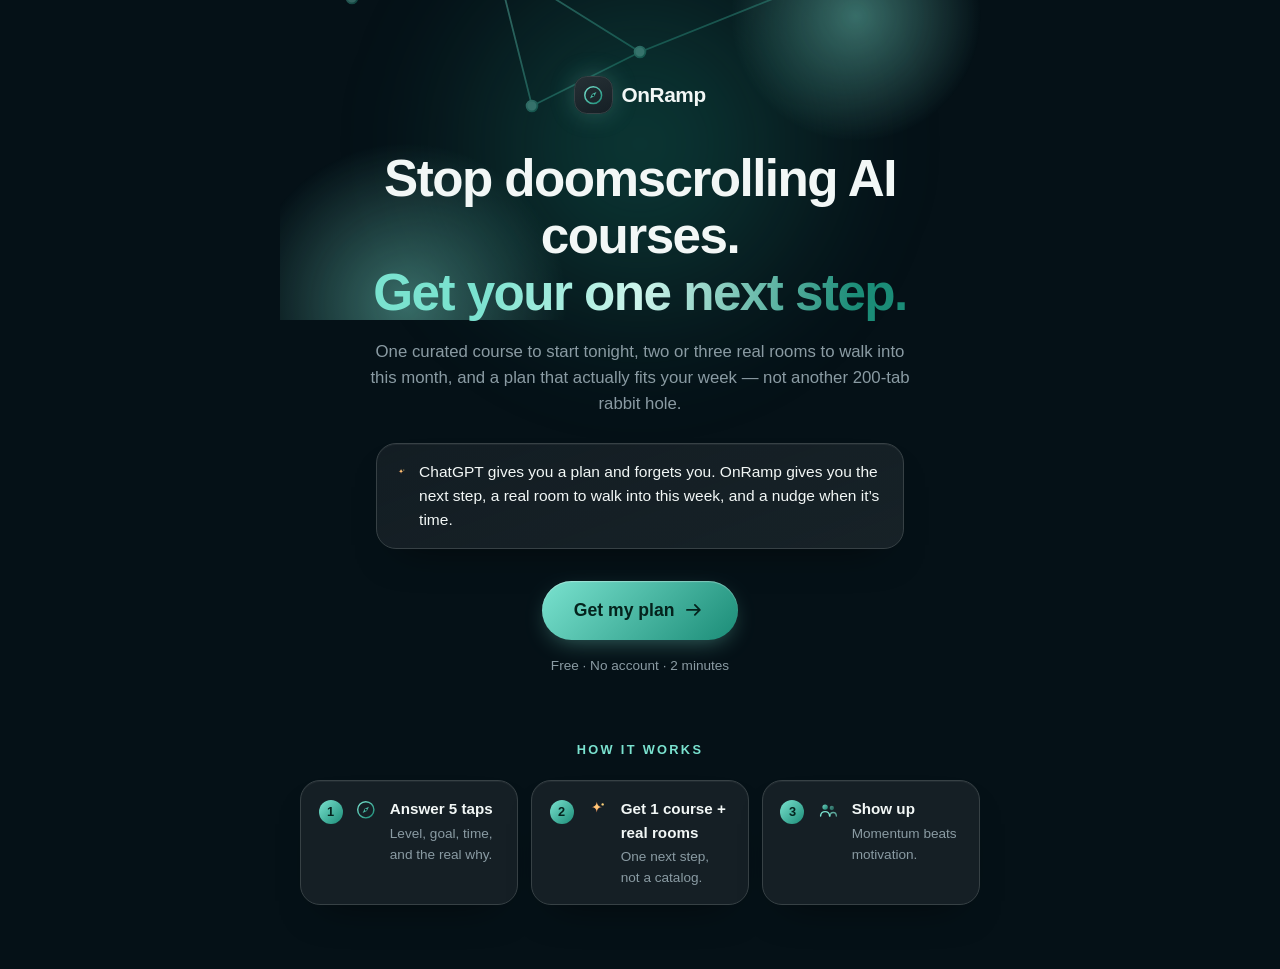
==== index.html @ a66dc623 "UI: landing/intake/plan app, matcher, 144-combo test page, README (ui-build lane) Co-Authored-By: Cl" ====
<!DOCTYPE html>
<html lang="en">
<head>
  <meta charset="utf-8">
  <meta name="viewport" content="width=device-width, initial-scale=1">
  <title>OnRamp — your one next step into AI</title>
  <meta name="description" content="Stop doomscrolling AI courses. One curated course, real rooms to walk into this month, and a plan that fits your week.">
  <meta name="theme-color" content="#051117">
  <link rel="icon" href="data:image/svg+xml,%3Csvg xmlns='http://www.w3.org/2000/svg' viewBox='0 0 24 24'%3E%3Ccircle cx='12' cy='12' r='9' fill='none' stroke='%237AE2CF' stroke-width='2'/%3E%3Cpath d='M15.5 8.5 10.8 10.8 8.5 15.5 13.2 13.2Z' fill='%237AE2CF'/%3E%3C/svg%3E">
  <link rel="stylesheet" href="css/style.css">
</head>
<body>
  <main id="app" aria-live="polite"></main>

  <!-- data lanes (owned by other agents); app.js falls back to inline samples if missing -->
  <script src="data/courses.js"></script>
  <script src="data/events.js"></script>
  <script src="js/matcher.js"></script>
  <script src="js/app.js"></script>
</body>
</html>
---- css/style.css ----
/* OnRamp — style.css
 * Neurovia-inspired dark + mint system, hand-rolled. No frameworks, no CDNs,
 * system font stack. Mobile-first (375px), centered ~480px column, wider landing.
 */

:root {
  --bg: #051117;
  --surface: #151F25;
  --surface-2: #263035;
  --line: #374145;
  --mint: #7AE2CF;
  --teal: #1B8C77;
  --muted: #8A9BA3;
  --text: #F2F7F6;
  --warm: #FF8A5E;      /* the one warm accent — beginner-safe + key highlights */
  --warm-soft: #FFD37A;
  --radius: 1.25rem;
  --radius-sm: 0.75rem;
  --font: -apple-system, BlinkMacSystemFont, "Segoe UI", Roboto, Helvetica, Arial, sans-serif;
  --shadow-card: 0 1px 1px rgba(255,255,255,.06) inset, 0 20px 40px -24px rgba(0,0,0,.6);
  --glow-mint: 0 0 24px rgba(122,226,207,.25);
}

* { box-sizing: border-box; margin: 0; padding: 0; }

html { -webkit-text-size-adjust: 100%; overflow-x: hidden; }

body {
  background: var(--bg);
  color: var(--text);
  font-family: var(--font);
  line-height: 1.55;
  min-height: 100vh;
  overflow-x: hidden;
}

img, svg { max-width: 100%; }
button { font: inherit; color: inherit; background: none; border: none; cursor: pointer; }
a { color: inherit; }
input { font: inherit; }

.ic { width: 1.35em; height: 1.35em; flex-shrink: 0; vertical-align: -0.3em; }

/* ============ layout ============ */
#app { min-height: 100vh; display: flex; flex-direction: column; }

.landing, .intake, .plan {
  width: 100%;
  max-width: 480px;
  margin: 0 auto;
  padding: 1.25rem 1.25rem 4rem;
  position: relative;
}
.landing { max-width: 720px; }

/* screen transition */
@keyframes screenIn {
  from { opacity: 0; transform: translateY(14px); }
  to   { opacity: 1; transform: none; }
}
.screen-enter > section, section.landing, section.intake, section.plan { animation: screenIn .45s cubic-bezier(.22,1,.36,1) both; }

/* ============ buttons ============ */
.btn {
  display: inline-flex; align-items: center; justify-content: center; gap: .5rem;
  padding: .8rem 1.4rem;
  border-radius: 999px;
  font-weight: 650; font-size: 1rem;
  text-decoration: none;
  transition: transform .15s ease, box-shadow .2s ease, background .2s ease, color .2s ease;
  -webkit-tap-highlight-color: transparent;
}
.btn:active { transform: scale(.97); }
.btn-primary {
  background: linear-gradient(135deg, var(--mint), var(--teal));
  color: #04231D;
  box-shadow: 0 1px 1px rgba(255,255,255,.35) inset, 0 8px 24px -8px rgba(122,226,207,.45);
}
.btn-primary:hover { box-shadow: 0 1px 1px rgba(255,255,255,.35) inset, 0 10px 32px -6px rgba(122,226,207,.6); transform: translateY(-1px); }
.btn-primary .ar .ic { transition: transform .2s ease; }
.btn-primary:hover .ar .ic { transform: translateX(3px); }
.btn-lg { padding: 1rem 2rem; font-size: 1.1rem; }
.btn-secondary {
  background: var(--surface-2);
  color: var(--text);
  border: 1px solid var(--line);
}
.btn-secondary:hover { border-color: var(--mint); color: var(--mint); }
.btn-ghost {
  display: inline-flex; align-items: center; gap: .4rem;
  color: var(--muted); padding: .5rem .7rem; border-radius: .6rem;
  transition: color .2s ease, background .2s ease;
}
.btn-ghost:hover { color: var(--text); background: rgba(255,255,255,.06); }

:where(button, a, input):focus-visible {
  outline: 2px solid var(--mint);
  outline-offset: 2px;
  border-radius: .4rem;
}

/* ============ landing ============ */
.hero-glow {
  position: absolute; top: -8rem; left: 50%; transform: translateX(-50%);
  width: 34rem; height: 34rem; border-radius: 50%;
  background: radial-gradient(circle, rgba(27,140,119,.35), transparent 65%);
  filter: blur(40px);
  pointer-events: none;
  z-index: 0;
}
.hero-decor {
  position: absolute; inset: 0 0 auto; height: 320px; width: 100%;
  pointer-events: none; z-index: 0; opacity: .8;
}
@keyframes drift {
  0%, 100% { transform: translate(0,0); }
  50% { transform: translate(0,-12px); }
}
.orb-a { animation: drift 7s ease-in-out infinite; }
.orb-b { animation: drift 9s ease-in-out infinite reverse; }

.hero { position: relative; z-index: 1; padding-top: 3.5rem; text-align: center; }
.brand { display: inline-flex; align-items: center; gap: .55rem; margin-bottom: 2.2rem; }
.brand-mark {
  display: inline-flex; align-items: center; justify-content: center;
  width: 2.4rem; height: 2.4rem; border-radius: .8rem;
  background: linear-gradient(160deg, var(--surface-2), var(--surface));
  border: 1px solid var(--line);
  box-shadow: var(--glow-mint);
}
.brand-ic { width: 1.4rem; height: 1.4rem; }
.brand-name { font-weight: 800; font-size: 1.3rem; letter-spacing: -.02em; }

.hero-title {
  font-size: clamp(2rem, 6.5vw, 3.2rem);
  line-height: 1.12;
  letter-spacing: -.03em;
  font-weight: 800;
  margin-bottom: 1.1rem;
}
.grad {
  background: linear-gradient(100deg, var(--mint) 20%, #cdf5ec 50%, var(--teal) 90%);
  -webkit-background-clip: text; background-clip: text;
  -webkit-text-fill-color: transparent; color: transparent;
}
.hero-sub {
  color: var(--muted);
  max-width: 34rem; margin: 0 auto 1.6rem;
  font-size: 1.05rem;
}

.anti-gpt {
  display: flex; gap: .8rem; align-items: flex-start; text-align: left;
  max-width: 33rem; margin: 0 auto 2rem;
  padding: 1rem 1.2rem;
  background: linear-gradient(160deg, rgba(21,31,37,.9), rgba(38,48,53,.55));
  border: 1px solid var(--line);
  border-radius: var(--radius);
  box-shadow: var(--shadow-card);
  font-size: .97rem;
}
.anti-ic { margin-top: .1rem; }
.anti-gpt p { color: var(--text); }

.footnote { margin-top: .9rem; color: var(--muted); font-size: .85rem; }

.how { position: relative; z-index: 1; margin-top: 4rem; }
.how-title {
  text-align: center; color: var(--mint);
  font-size: .8rem; font-weight: 700; letter-spacing: .18em; text-transform: uppercase;
  margin-bottom: 1.3rem;
}
.how-steps { list-style: none; display: grid; gap: .8rem; }
@media (min-width: 620px) { .how-steps { grid-template-columns: repeat(3, 1fr); } }
.how-step {
  display: flex; gap: .8rem; align-items: flex-start;
  background: var(--surface);
  border: 1px solid var(--line);
  border-radius: var(--radius);
  padding: 1rem 1.1rem;
  box-shadow: var(--shadow-card);
}
.how-n {
  display: inline-flex; align-items: center; justify-content: center; flex-shrink: 0;
  width: 1.5rem; height: 1.5rem; border-radius: 50%;
  background: linear-gradient(135deg, var(--mint), var(--teal));
  color: #04231D; font-size: .8rem; font-weight: 800;
  margin-top: .15rem;
}
.how-ic { flex-shrink: 0; margin-top: .1rem; }
.how-step div { display: flex; flex-direction: column; gap: .1rem; }
.how-step strong { font-size: .95rem; }
.how-step span:not(.how-n):not(.how-ic) { color: var(--muted); font-size: .85rem; }

/* ============ intake ============ */
.intake { padding-top: 1rem; }
.intake-top { display: flex; align-items: center; gap: 1rem; margin-bottom: 2rem; }
.progress-wrap { flex: 1; }
.progress-label { font-size: .8rem; color: var(--muted); margin-bottom: .4rem; font-weight: 600; letter-spacing: .04em; }
.progress-track {
  height: .4rem; border-radius: 999px;
  background: var(--surface-2);
  border: 1px solid var(--line);
  overflow: hidden;
}
.progress-fill {
  height: 100%; border-radius: 999px;
  background: linear-gradient(90deg, var(--teal), var(--mint));
  box-shadow: 0 0 10px rgba(122,226,207,.5);
  transition: width .55s cubic-bezier(.22,1,.36,1);
}

.q-title { font-size: 1.55rem; letter-spacing: -.02em; line-height: 1.2; margin-bottom: .4rem; }
.q-title em { color: var(--mint); font-style: italic; }
.q-sub { color: var(--muted); margin-bottom: 1.6rem; font-size: .95rem; }

.options, .loc { display: flex; flex-direction: column; gap: .75rem; }

@keyframes cardIn {
  from { opacity: 0; transform: translateY(16px) scale(.98); }
  to   { opacity: 1; transform: none; }
}
.option {
  display: flex; align-items: center; gap: .95rem; text-align: left;
  width: 100%;
  padding: 1.05rem 1.1rem;
  background: var(--surface);
  border: 1px solid var(--line);
  border-radius: var(--radius);
  box-shadow: var(--shadow-card);
  transition: border-color .2s ease, background .2s ease, transform .15s ease, box-shadow .2s ease;
  animation: cardIn .45s cubic-bezier(.22,1,.36,1) both;
  animation-delay: var(--d, 0ms);
  -webkit-tap-highlight-color: transparent;
}
.option:hover { border-color: rgba(122,226,207,.55); transform: translateY(-2px); box-shadow: var(--shadow-card), var(--glow-mint); }
.option:active { transform: scale(.985); }
.option.selected {
  border-color: var(--mint);
  background: linear-gradient(160deg, rgba(27,140,119,.22), var(--surface));
  box-shadow: var(--shadow-card), var(--glow-mint);
}
.option-ic {
  display: inline-flex; align-items: center; justify-content: center; flex-shrink: 0;
  width: 2.7rem; height: 2.7rem; border-radius: .9rem;
  background: var(--surface-2);
  border: 1px solid var(--line);
}
.option-ic .ic { width: 1.5rem; height: 1.5rem; }
.option-txt { display: flex; flex-direction: column; gap: .1rem; min-width: 0; }
.option-label { font-weight: 700; font-size: 1.02rem; }
.option-desc { color: var(--muted); font-size: .87rem; }
.option-check {
  margin-left: auto; flex-shrink: 0;
  display: inline-flex; align-items: center; justify-content: center;
  width: 1.5rem; height: 1.5rem; border-radius: 50%;
  background: linear-gradient(135deg, var(--mint), var(--teal));
  opacity: 0; transform: scale(.5);
  transition: opacity .2s ease, transform .25s cubic-bezier(.34,1.56,.64,1);
}
.option-check .ic { width: 1rem; height: 1rem; }
.option.selected .option-check { opacity: 1; transform: scale(1); }

/* location step */
.loc-field {
  display: flex; align-items: center; gap: .75rem;
  padding: .35rem .5rem .35rem 1rem;
  background: var(--surface);
  border: 1px solid var(--line);
  border-radius: var(--radius);
  transition: border-color .2s ease;
  animation: cardIn .45s cubic-bezier(.22,1,.36,1) both;
}
.loc-field:focus-within { border-color: var(--mint); box-shadow: var(--glow-mint); }
.loc-field input {
  flex: 1; min-width: 0;
  background: none; border: none; outline: none;
  color: var(--text);
  padding: .8rem 0;
  font-size: 1rem;
}
.loc-field input::placeholder { color: var(--muted); }
.loc-go { margin-top: .6rem; animation: cardIn .45s .16s cubic-bezier(.22,1,.36,1) both; }

/* ============ plan ============ */
.plan { padding-top: 1rem; }
.plan-head { display: flex; justify-content: space-between; margin-bottom: 1.4rem; }
.plan-title { font-size: 1.7rem; letter-spacing: -.02em; line-height: 1.15; margin-bottom: .5rem; }
.plan-summary { color: var(--muted); font-size: .95rem; margin-bottom: 1.8rem; }

/* ordered spine */
.spine { position: relative; display: flex; flex-direction: column; gap: 1.6rem; padding-left: .2rem; }
.spine::before {
  content: "";
  position: absolute; left: .95rem; top: 2rem; bottom: 2rem;
  width: 2px;
  background: linear-gradient(180deg, var(--mint), var(--teal) 60%, transparent);
  opacity: .35;
}
.spine-events { display: flex; flex-direction: column; gap: .9rem; }

.step-badge {
  position: relative; z-index: 1;
  display: inline-flex; align-items: center; gap: .55rem;
  font-size: .82rem; font-weight: 700; letter-spacing: .06em; text-transform: uppercase;
  color: var(--mint);
  margin-bottom: .9rem;
}
.step-num {
  display: inline-flex; align-items: center; justify-content: center;
  width: 1.6rem; height: 1.6rem; border-radius: 50%;
  background: linear-gradient(135deg, var(--mint), var(--teal));
  color: #04231D; font-weight: 800; font-size: .85rem;
  box-shadow: var(--glow-mint);
}
.step-badge.ghost { margin-bottom: .2rem; }

.card {
  position: relative; z-index: 1;
  background: var(--surface);
  border: 1px solid var(--line);
  border-radius: var(--radius);
  padding: 1.3rem 1.25rem;
  box-shadow: var(--shadow-card);
  animation: cardIn .5s cubic-bezier(.22,1,.36,1) both;
  animation-delay: var(--d, 0ms);
}
.course-card {
  background: linear-gradient(165deg, rgba(27,140,119,.16), var(--surface) 55%);
  border-color: rgba(122,226,207,.35);
}
.card.flash { animation: flashPulse 1.1s ease; }
@keyframes flashPulse {
  0%, 100% { box-shadow: var(--shadow-card); }
  30% { box-shadow: 0 0 0 3px rgba(122,226,207,.55), var(--glow-mint); }
}

.card-head { display: flex; justify-content: space-between; align-items: flex-start; gap: .8rem; margin-bottom: .7rem; }
.card-title { font-size: 1.25rem; line-height: 1.25; letter-spacing: -.01em; }
.card-title.sm { font-size: 1.08rem; }
.provider { color: var(--muted); font-size: .88rem; margin-top: .15rem; }

.badge {
  flex-shrink: 0;
  padding: .25rem .7rem; border-radius: 999px;
  font-size: .75rem; font-weight: 700; letter-spacing: .04em; text-transform: uppercase;
}
.badge-free { background: rgba(122,226,207,.15); color: var(--mint); border: 1px solid rgba(122,226,207,.4); }
.badge-freemium { background: rgba(255,211,122,.12); color: var(--warm-soft); border: 1px solid rgba(255,211,122,.35); }
.badge-paid { background: rgba(255,138,94,.12); color: var(--warm); border: 1px solid rgba(255,138,94,.35); }

.chips { display: flex; flex-wrap: wrap; gap: .5rem; margin-bottom: .9rem; }
.chip {
  display: inline-flex; align-items: center; gap: .35rem;
  padding: .3rem .7rem;
  background: var(--surface-2);
  border: 1px solid var(--line);
  border-radius: 999px;
  font-size: .8rem; color: var(--muted);
}
.chip .ic { width: 1em; height: 1em; }

.why {
  background: rgba(5,17,23,.55);
  border-left: 3px solid var(--mint);
  border-radius: .5rem;
  padding: .75rem .9rem;
  font-size: .93rem;
  margin-bottom: 1rem;
}
.why-tag {
  display: block;
  font-size: .7rem; font-weight: 700; letter-spacing: .1em; text-transform: uppercase;
  color: var(--mint);
  margin-bottom: .25rem;
}

.firststep {
  display: flex; gap: .7rem; align-items: flex-start;
  background: rgba(255,138,94,.08);
  border: 1px solid rgba(255,138,94,.3);
  border-radius: var(--radius-sm);
  padding: .8rem .9rem;
  margin-bottom: 1.1rem;
}
.firststep-ic { margin-top: .1rem; }
.firststep div { display: flex; flex-direction: column; gap: .1rem; }
.firststep-label {
  font-size: .7rem; font-weight: 700; letter-spacing: .1em; text-transform: uppercase;
  color: var(--warm);
}
.firststep-txt { font-size: .95rem; font-weight: 600; }

/* event cards */
.event-top { display: flex; flex-wrap: wrap; gap: .5rem; margin-bottom: .7rem; }
.date-pill {
  display: inline-flex; align-items: center; gap: .4rem;
  padding: .3rem .75rem;
  background: linear-gradient(135deg, rgba(122,226,207,.18), rgba(27,140,119,.14));
  border: 1px solid rgba(122,226,207,.35);
  border-radius: 999px;
  font-size: .82rem; font-weight: 700; color: var(--mint);
}
.date-pill .ic { width: 1.05em; height: 1.05em; }

.safe-tag {
  display: inline-flex; align-items: center; gap: .4rem;
  margin-top: .6rem;
  padding: .3rem .75rem;
  background: rgba(255,138,94,.1);
  border: 1px solid rgba(255,138,94,.4);
  border-radius: 999px;
  font-size: .8rem; font-weight: 700; color: var(--warm);
}
.safe-tag .ic { width: 1.05em; height: 1.05em; }
.safe-note { color: var(--muted); font-size: .85rem; margin: .45rem 0 .2rem; }
.event-card .why { margin-top: .8rem; }

.learn-first {
  display: inline-flex; align-items: center; gap: .45rem;
  color: var(--mint); font-size: .9rem; font-weight: 650;
  padding: .35rem 0;
  margin-bottom: .6rem;
  border-bottom: 1px dashed rgba(122,226,207,.5);
  transition: color .2s ease;
  text-align: left;
}
.learn-first:hover { color: #b9f2e6; }
.learn-first .ic { width: 1.1em; height: 1.1em; }

.event-actions { display: flex; gap: .6rem; margin-top: .5rem; }
.event-actions .btn { flex: 1; padding: .7rem 1rem; font-size: .93rem; }
.save-btn.saved { border-color: var(--mint); color: var(--mint); background: rgba(122,226,207,.1); }

.teaser .teaser-txt { color: var(--muted); font-size: .93rem; margin-top: .6rem; }

/* email fake door */
.email-door { margin-top: 1.8rem; animation-delay: 650ms; }
.email-head { display: flex; gap: .75rem; align-items: flex-start; margin-bottom: .9rem; }
.email-head .ic { width: 1.7rem; height: 1.7rem; margin-top: .15rem; }
.email-head div { display: flex; flex-direction: column; gap: .1rem; }
.email-head strong { font-size: 1.05rem; }
.email-head span { color: var(--muted); font-size: .87rem; }
.email-form { display: flex; gap: .6rem; }
.email-form input {
  flex: 1; min-width: 0;
  background: var(--bg);
  border: 1px solid var(--line);
  border-radius: 999px;
  color: var(--text);
  padding: .75rem 1.1rem;
  outline: none;
  transition: border-color .2s ease;
}
.email-form input:focus { border-color: var(--mint); box-shadow: var(--glow-mint); }
.email-form input::placeholder { color: var(--muted); }
.email-form .btn { padding: .75rem 1.2rem; }
@media (max-width: 420px) {
  .email-form { flex-direction: column; }
}

/* ============ toast ============ */
#toast {
  position: fixed; left: 50%; bottom: 1.5rem;
  transform: translate(-50%, 150%);
  display: flex; align-items: center; gap: .6rem;
  max-width: min(92vw, 26rem);
  background: var(--surface-2);
  border: 1px solid rgba(122,226,207,.5);
  border-radius: 999px;
  padding: .8rem 1.3rem;
  font-size: .93rem; font-weight: 600;
  box-shadow: 0 10px 40px rgba(0,0,0,.55), var(--glow-mint);
  transition: transform .4s cubic-bezier(.22,1,.36,1);
  z-index: 100;
}
#toast.show { transform: translate(-50%, 0); }
.toast-ic .ic, #toast .ic { width: 1.2rem; height: 1.2rem; }

/* ============ reduced motion ============ */
@media (prefers-reduced-motion: reduce) {
  *, *::before, *::after {
    animation-duration: .01ms !important;
    animation-iteration-count: 1 !important;
    transition-duration: .01ms !important;
  }
  html { scroll-behavior: auto; }
}
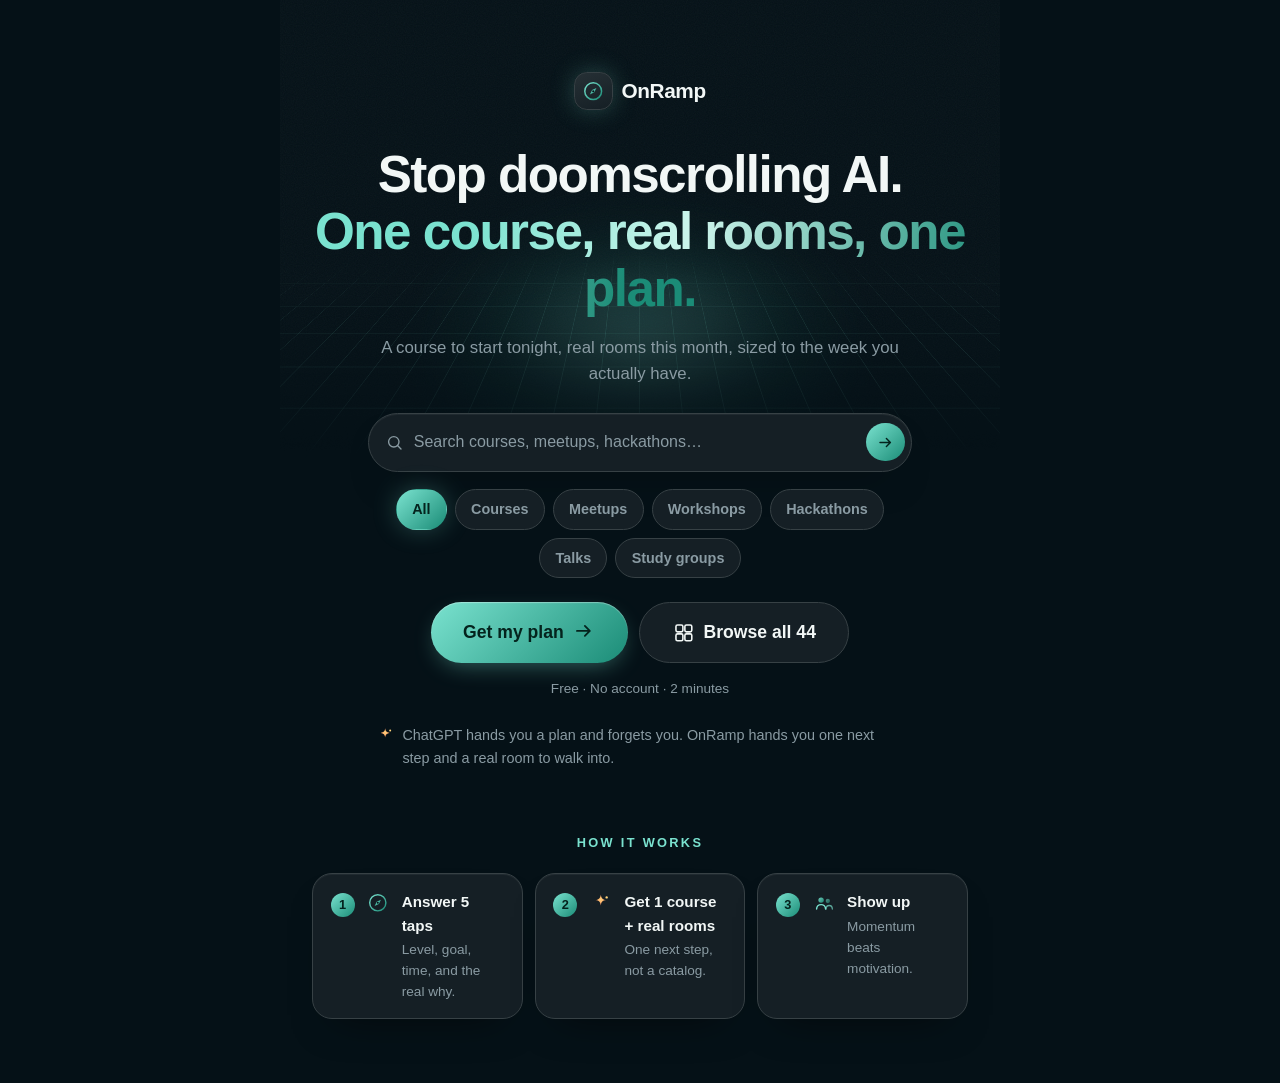
==== commit cc97afde: "Merge branch 'worktree-agent-adad76d5bf6435c09' # Conflicts: #	js/app.js" ====
--- a/index.html
+++ b/index.html
@@ -4,7 +4,7 @@
   <meta charset="utf-8">
   <meta name="viewport" content="width=device-width, initial-scale=1">
   <title>OnRamp — your one next step into AI</title>
-  <meta name="description" content="Stop doomscrolling AI courses. One curated course, real rooms to walk into this month, and a plan that fits your week.">
+  <meta name="description" content="Stop doomscrolling AI. Get one course, two or three real rooms to walk into this month, and a plan sized to the week you actually have.">
   <meta name="theme-color" content="#051117">
   <link rel="icon" href="data:image/svg+xml,%3Csvg xmlns='http://www.w3.org/2000/svg' viewBox='0 0 24 24'%3E%3Ccircle cx='12' cy='12' r='9' fill='none' stroke='%237AE2CF' stroke-width='2'/%3E%3Cpath d='M15.5 8.5 10.8 10.8 8.5 15.5 13.2 13.2Z' fill='%237AE2CF'/%3E%3C/svg%3E">
   <link rel="stylesheet" href="css/style.css">
--- a/css/style.css
+++ b/css/style.css
@@ -14,24 +14,64 @@
   --text: #F2F7F6;
   --warm: #FF8A5E;      /* the one warm accent — beginner-safe + key highlights */
   --warm-soft: #FFD37A;
+  --font: -apple-system, BlinkMacSystemFont, "Segoe UI", Roboto, Helvetica, Arial, sans-serif;
+
+  /* ---- spacing scale (4/8pt) — use these for structural rhythm ---- */
+  --space-1: 0.25rem;   /* 4  */
+  --space-2: 0.5rem;    /* 8  */
+  --space-3: 0.75rem;   /* 12 */
+  --space-4: 1rem;      /* 16 */
+  --space-5: 1.5rem;    /* 24 */
+  --space-6: 2rem;      /* 32 */
+  --space-7: 3rem;      /* 48 */
+  --space-8: 4rem;      /* 64 */
+  --space-9: 6rem;      /* 96 */
+
+  /* ---- container widths per screen intent ---- */
+  --container-narrow: 480px;   /* focused single column: intake + plan on mobile/tablet */
+  --container-wide: 720px;     /* landing marketing column */
+  --container-max: 1120px;     /* plan expands to this at ≥1024px (multi-column) */
+
+  /* ---- fluid type scale (clamp: min @375, max @1440+) ---- */
+  --text-xs: 0.8rem;
+  --text-sm: 0.875rem;
+  --text-base: 1rem;
+  --text-lg: clamp(1.08rem, 0.9rem + 0.6vw, 1.25rem);
+  --text-xl: clamp(1.3rem, 1.05rem + 1vw, 1.7rem);
+  --text-2xl: clamp(1.55rem, 1.2rem + 1.4vw, 2rem);
+  --text-3xl: clamp(2rem, 1.3rem + 3vw, 3.2rem);
+
+  /* ---- radius + border tokens ---- */
   --radius: 1.25rem;
   --radius-sm: 0.75rem;
-  --font: -apple-system, BlinkMacSystemFont, "Segoe UI", Roboto, Helvetica, Arial, sans-serif;
+  --radius-pill: 999px;
+  --border-w: 1px;
+  --border: var(--border-w) solid var(--line);
+
+  /* ---- named z-index levels ---- */
+  --z-decor: 0;      /* background glow/orbs */
+  --z-content: 1;    /* foreground content above decor */
+  --z-toast: 100;    /* transient overlays */
+
   --shadow-card: 0 1px 1px rgba(255,255,255,.06) inset, 0 20px 40px -24px rgba(0,0,0,.6);
   --glow-mint: 0 0 24px rgba(122,226,207,.25);
+  /* named easings — no default `ease`, no bounce on UI state changes */
+  --ease-out: cubic-bezier(.22, 1, .36, 1);        /* enter/exit, position — strong ease-out */
+  --ease-in-out: cubic-bezier(.77, 0, .175, 1);    /* on-screen movement */
+  --ease-spring: cubic-bezier(.34, 1.56, .64, 1);  /* select confirmation only */
 }
 
 * { box-sizing: border-box; margin: 0; padding: 0; }
 
-html { -webkit-text-size-adjust: 100%; overflow-x: hidden; }
+html { -webkit-text-size-adjust: 100%; overflow-x: clip; }
 
 body {
   background: var(--bg);
   color: var(--text);
   font-family: var(--font);
   line-height: 1.55;
-  min-height: 100vh;
-  overflow-x: hidden;
+  min-height: 100dvh;
+  overflow-x: clip;
 }
 
 img, svg { max-width: 100%; }
@@ -42,35 +82,51 @@
 .ic { width: 1.35em; height: 1.35em; flex-shrink: 0; vertical-align: -0.3em; }
 
 /* ============ layout ============ */
-#app { min-height: 100vh; display: flex; flex-direction: column; }
-
-.landing, .intake, .plan {
+#app { min-height: 100dvh; display: flex; flex-direction: column; }
+
+/* Containers: mobile-first focused column, gutters scale up with viewport.
+   Intake stays a narrow single column (focus). Landing + plan widen at ≥1024px. */
+.landing, .intake, .plan, .browse {
   width: 100%;
-  max-width: 480px;
+  max-width: var(--container-narrow);
   margin: 0 auto;
-  padding: 1.25rem 1.25rem 4rem;
+  padding: var(--space-5) var(--space-5) var(--space-8);
   position: relative;
 }
-.landing { max-width: 720px; }
-
-/* screen transition */
+.landing { max-width: var(--container-wide); }
+.browse { max-width: 640px; }
+
+@media (min-width: 768px) {
+  .landing, .intake, .plan, .browse { padding-left: var(--space-6); padding-right: var(--space-6); }
+}
+/* ≥1024px: the plan is content-dense (course + rooms + next) — give it room and columns.
+   Intake stays narrow on purpose: one question at a time reads best focused. */
+@media (min-width: 1024px) {
+  .plan { max-width: var(--container-max); }
+  .browse { max-width: 760px; }
+}
+
+/* screen transition — the single orchestrator; cards cascade *within* this */
 @keyframes screenIn {
-  from { opacity: 0; transform: translateY(14px); }
-  to   { opacity: 1; transform: none; }
-}
-.screen-enter > section, section.landing, section.intake, section.plan { animation: screenIn .45s cubic-bezier(.22,1,.36,1) both; }
+  from { opacity: 0; transform: translateY(16px); filter: blur(6px); }
+  to   { opacity: 1; transform: none;             filter: blur(0); }
+}
+.screen-enter > section, section.landing, section.intake, section.plan { animation: screenIn .5s var(--ease-out) both; }
 
 /* ============ buttons ============ */
 .btn {
-  display: inline-flex; align-items: center; justify-content: center; gap: .5rem;
+  display: inline-flex; align-items: center; justify-content: center; gap: var(--space-2);
+  min-height: 44px;               /* touch target */
   padding: .8rem 1.4rem;
-  border-radius: 999px;
-  font-weight: 650; font-size: 1rem;
+  border-radius: var(--radius-pill);
+  font-weight: 650; font-size: var(--text-base);
+  white-space: nowrap;            /* short labels never wrap to two lines */
   text-decoration: none;
-  transition: transform .15s ease, box-shadow .2s ease, background .2s ease, color .2s ease;
+  transition: transform .15s var(--ease-out), box-shadow .2s ease, background .2s ease, color .2s ease;
   -webkit-tap-highlight-color: transparent;
 }
 .btn:active { transform: scale(.97); }
+.btn-primary:active { transform: scale(.97) translateY(1px); }
 .btn-primary {
   background: linear-gradient(135deg, var(--mint), var(--teal));
   color: #04231D;
@@ -83,12 +139,14 @@
 .btn-secondary {
   background: var(--surface-2);
   color: var(--text);
-  border: 1px solid var(--line);
+  border: var(--border);
 }
 .btn-secondary:hover { border-color: var(--mint); color: var(--mint); }
 .btn-ghost {
   display: inline-flex; align-items: center; gap: .4rem;
-  color: var(--muted); padding: .5rem .7rem; border-radius: .6rem;
+  min-height: 44px;               /* touch target */
+  color: var(--muted); padding: var(--space-2) var(--space-3); border-radius: var(--radius-sm);
+  white-space: nowrap;
   transition: color .2s ease, background .2s ease;
 }
 .btn-ghost:hover { color: var(--text); background: rgba(255,255,255,.06); }
@@ -100,43 +158,77 @@
 }
 
 /* ============ landing ============ */
-.hero-glow {
-  position: absolute; top: -8rem; left: 50%; transform: translateX(-50%);
-  width: 34rem; height: 34rem; border-radius: 50%;
-  background: radial-gradient(circle, rgba(27,140,119,.35), transparent 65%);
-  filter: blur(40px);
-  pointer-events: none;
-  z-index: 0;
-}
-.hero-decor {
-  position: absolute; inset: 0 0 auto; height: 320px; width: 100%;
-  pointer-events: none; z-index: 0; opacity: .8;
-}
-@keyframes drift {
-  0%, 100% { transform: translate(0,0); }
-  50% { transform: translate(0,-12px); }
-}
-.orb-a { animation: drift 7s ease-in-out infinite; }
-.orb-b { animation: drift 9s ease-in-out infinite reverse; }
-
-.hero { position: relative; z-index: 1; padding-top: 3.5rem; text-align: center; }
+/* Signature background: a 3D perspective "on-ramp" — a road/horizon receding
+ * to a mint vanishing point, with fine grain. Parallax on pointer (JS sets
+ * --px/--py). Transform/opacity only; the grid is a *static* 3D backdrop so it
+ * survives reduced-motion (only the horizon breathe + grain are motion). */
+.ramp {
+  position: absolute; inset: 0 0 auto; height: 460px; width: 100%;
+  pointer-events: none; z-index: 0; overflow: hidden;
+  --px: 0; --py: 0;
+  -webkit-mask-image: linear-gradient(to bottom, #000 62%, transparent);
+  mask-image: linear-gradient(to bottom, #000 62%, transparent);
+}
+/* horizon glow at the vanishing point — replaces the old blurred orb */
+.ramp-sky {
+  position: absolute; top: 30%; left: 50%;
+  width: 40rem; height: 26rem;
+  background: radial-gradient(50% 50% at 50% 50%, rgba(122,226,207,.30), rgba(27,140,119,.10) 45%, transparent 70%);
+  filter: blur(18px);
+  transform: translate3d(calc(-50% + var(--px) * -22px), calc(var(--py) * -12px), 0);
+  animation: horizonBreathe 6s var(--ease-in-out) infinite;
+}
+@keyframes horizonBreathe {
+  0%, 100% { opacity: .7; }
+  50%      { opacity: 1; }
+}
+/* the receding floor grid — the on-ramp itself */
+.ramp-floor {
+  position: absolute; left: 50%; bottom: 0;
+  width: 200%; height: 340px;
+  transform: translateX(-50%);
+  perspective: 340px;
+  perspective-origin: 50% 0%;
+}
+.ramp-grid {
+  position: absolute; inset: -60% 0 0;
+  background:
+    repeating-linear-gradient(90deg, transparent 0 47px, rgba(122,226,207,.16) 47px 48px),
+    repeating-linear-gradient(0deg,  transparent 0 47px, rgba(122,226,207,.13) 47px 48px);
+  transform-origin: 50% 100%;
+  transform: translate3d(calc(var(--px) * 16px), 0, 0) rotateX(74deg) rotateY(calc(var(--px) * 2deg));
+  transition: transform .4s var(--ease-out);
+  -webkit-mask-image: radial-gradient(120% 78% at 50% 100%, #000 34%, transparent 76%);
+  mask-image: radial-gradient(120% 78% at 50% 100%, #000 34%, transparent 76%);
+}
+.ramp-sky, .ramp-floor { transition: transform .4s var(--ease-out); }
+/* fine grain — SVG turbulence, no external asset */
+.ramp-grain {
+  position: absolute; inset: 0;
+  background-image: url("data:image/svg+xml,%3Csvg xmlns='http://www.w3.org/2000/svg' width='120' height='120'%3E%3Cfilter id='n'%3E%3CfeTurbulence type='fractalNoise' baseFrequency='.9' numOctaves='2' stitchTiles='stitch'/%3E%3C/filter%3E%3Crect width='100%25' height='100%25' filter='url(%23n)'/%3E%3C/svg%3E");
+  opacity: .05; mix-blend-mode: overlay;
+}
+
+.hero { position: relative; z-index: var(--z-content); padding-top: var(--space-7); text-align: center; }
 .brand { display: inline-flex; align-items: center; gap: .55rem; margin-bottom: 2.2rem; }
 .brand-mark {
   display: inline-flex; align-items: center; justify-content: center;
   width: 2.4rem; height: 2.4rem; border-radius: .8rem;
   background: linear-gradient(160deg, var(--surface-2), var(--surface));
-  border: 1px solid var(--line);
+  border: var(--border);
   box-shadow: var(--glow-mint);
 }
 .brand-ic { width: 1.4rem; height: 1.4rem; }
 .brand-name { font-weight: 800; font-size: 1.3rem; letter-spacing: -.02em; }
 
 .hero-title {
-  font-size: clamp(2rem, 6.5vw, 3.2rem);
+  font-size: var(--text-3xl);
   line-height: 1.12;
   letter-spacing: -.03em;
   font-weight: 800;
   margin-bottom: 1.1rem;
+  text-wrap: balance;
+  overflow-wrap: break-word;      /* long words never overflow at 320px */
 }
 .grad {
   background: linear-gradient(100deg, var(--mint) 20%, #cdf5ec 50%, var(--teal) 90%);
@@ -149,33 +241,139 @@
   font-size: 1.05rem;
 }
 
-.anti-gpt {
-  display: flex; gap: .8rem; align-items: flex-start; text-align: left;
-  max-width: 33rem; margin: 0 auto 2rem;
-  padding: 1rem 1.2rem;
-  background: linear-gradient(160deg, rgba(21,31,37,.9), rgba(38,48,53,.55));
-  border: 1px solid var(--line);
-  border-radius: var(--radius);
+/* search bar (landing + browse) */
+.search-bar {
+  display: flex; align-items: center; gap: .6rem;
+  max-width: 34rem; margin: 0 auto 1.1rem;
+  padding: .3rem .4rem .3rem 1rem;
+  background: var(--surface);
+  border: var(--border);
+  border-radius: var(--radius-pill);
   box-shadow: var(--shadow-card);
-  font-size: .97rem;
-}
-.anti-ic { margin-top: .1rem; }
-.anti-gpt p { color: var(--text); }
+  transition: border-color .2s ease, box-shadow .2s ease;
+}
+.search-bar:focus-within { border-color: var(--mint); box-shadow: var(--glow-mint); }
+.search-ic { color: var(--muted); display: inline-flex; flex-shrink: 0; }
+.search-ic .ic { width: 1.2rem; height: 1.2rem; }
+.search-bar input {
+  flex: 1; min-width: 0;
+  background: none; border: none; outline: none;
+  color: var(--text); padding: .7rem 0; font-size: 1rem;
+}
+.search-bar input::placeholder { color: var(--muted); }
+.search-bar input::-webkit-search-cancel-button { -webkit-appearance: none; appearance: none; }
+.search-go {
+  flex-shrink: 0; display: inline-flex; align-items: center; justify-content: center;
+  width: 2.4rem; height: 2.4rem; border-radius: 50%;
+  background: linear-gradient(135deg, var(--mint), var(--teal)); color: #04231D;
+  transition: transform .15s ease, box-shadow .2s ease;
+}
+.search-go:hover { box-shadow: var(--glow-mint); }
+.search-go:active { transform: scale(.94); }
+.search-go .ic { width: 1.2rem; height: 1.2rem; }
+
+/* segmented focus filter — "what are you looking for" */
+.focus-row {
+  display: flex; flex-wrap: wrap; gap: .5rem; justify-content: center;
+  max-width: 34rem; margin: 0 auto 1.5rem;
+}
+.focus-chip {
+  padding: .5rem .95rem; border-radius: 999px;
+  background: var(--surface); border: 1px solid var(--line);
+  color: var(--muted); font-size: .9rem; font-weight: 600;
+  transition: color .2s ease, border-color .2s ease, background .2s ease, transform .12s ease, box-shadow .2s ease;
+  -webkit-tap-highlight-color: transparent;
+}
+.focus-chip:hover { color: var(--text); border-color: rgba(122,226,207,.5); }
+.focus-chip:active { transform: scale(.96); }
+.focus-chip.selected {
+  color: #04231D; font-weight: 700;
+  background: linear-gradient(135deg, var(--mint), var(--teal));
+  border-color: transparent;
+  box-shadow: var(--glow-mint);
+}
+
+.hero-cta { display: flex; flex-wrap: wrap; gap: .7rem; justify-content: center; }
+.hero-cta .btn-secondary { background: var(--surface); }
+@media (max-width: 460px) { .hero-cta { flex-direction: column; align-items: stretch; } }
 
 .footnote { margin-top: .9rem; color: var(--muted); font-size: .85rem; }
 
-.how { position: relative; z-index: 1; margin-top: 4rem; }
+.anti-line {
+  display: flex; align-items: flex-start; gap: .5rem;
+  max-width: 33rem; margin: 1.6rem auto 0; text-align: left;
+  color: var(--muted); font-size: .9rem;
+}
+.anti-line .anti-ic { flex-shrink: 0; display: inline-flex; }
+.anti-line .anti-ic .ic { width: 1.15rem; height: 1.15rem; margin-top: .12rem; }
+
+/* ============ browse / explore ============ */
+.browse { padding-top: 1rem; }
+.browse-top { display: flex; justify-content: space-between; align-items: center; margin-bottom: 1.3rem; }
+.browse-plan { padding: .6rem 1.1rem; font-size: .92rem; }
+.browse-title { font-size: 1.7rem; letter-spacing: -.02em; line-height: 1.15; margin-bottom: .35rem; }
+.browse-sub { color: var(--muted); font-size: .95rem; margin-bottom: 1.3rem; max-width: 42rem; }
+.browse .search-bar { max-width: none; margin-left: 0; margin-right: 0; }
+.browse-focus {
+  justify-content: flex-start; flex-wrap: nowrap; max-width: none;
+  overflow-x: auto; padding-bottom: .35rem; margin-bottom: 1.1rem;
+  -webkit-overflow-scrolling: touch; scrollbar-width: thin;
+}
+.browse-focus .focus-chip { flex-shrink: 0; }
+.browse-count { color: var(--muted); font-size: .85rem; font-weight: 600; margin: 0 0 1rem; }
+.browse-list { list-style: none; display: flex; flex-direction: column; gap: .7rem; }
+
+.row-card {
+  display: flex; align-items: center; gap: 1rem;
+  background: var(--surface); border: 1px solid var(--line);
+  border-radius: var(--radius); padding: 1rem 1.1rem;
+  box-shadow: var(--shadow-card);
+  animation: cardIn .4s cubic-bezier(.22,1,.36,1) both; animation-delay: var(--d, 0ms);
+  transition: border-color .2s ease, transform .15s ease;
+}
+.row-card:hover { border-color: rgba(122,226,207,.4); transform: translateY(-1px); }
+.row-main { flex: 1; min-width: 0; }
+.row-head { display: flex; align-items: center; flex-wrap: wrap; gap: .45rem; margin-bottom: .45rem; }
+.row-title { font-size: 1.05rem; line-height: 1.25; letter-spacing: -.01em; }
+.row-card .provider { margin: .1rem 0 .55rem; }
+.row-card .chips { margin-bottom: 0; }
+.row-go { flex-shrink: 0; padding: .55rem 1rem; font-size: .9rem; }
+.row-go .ar .ic { width: 1em; height: 1em; }
+
+.row-kind {
+  display: inline-flex; align-items: center;
+  padding: .22rem .6rem; border-radius: 999px;
+  font-size: .7rem; font-weight: 700; letter-spacing: .05em; text-transform: uppercase;
+  background: var(--surface-2); border: 1px solid var(--line); color: var(--muted);
+}
+.row-kind.kind-course { color: var(--mint); border-color: rgba(122,226,207,.4); background: rgba(122,226,207,.1); }
+.row-kind.kind-hackathon { color: var(--warm); border-color: rgba(255,138,94,.4); background: rgba(255,138,94,.1); }
+.chip-safe { color: var(--warm); border-color: rgba(255,138,94,.4); background: rgba(255,138,94,.08); }
+
+.browse-empty {
+  display: flex; flex-direction: column; align-items: center; gap: .9rem; text-align: center;
+  padding: 3rem 1.5rem; color: var(--muted);
+}
+.browse-empty .ic { width: 2.4rem; height: 2.4rem; opacity: .7; }
+
+@media (max-width: 460px) {
+  .row-card { flex-direction: column; align-items: stretch; }
+  .row-go { width: 100%; }
+  .browse-top .browse-plan { padding: .55rem .9rem; }
+}
+
+.how { position: relative; z-index: var(--z-content); margin-top: var(--space-8); }
 .how-title {
   text-align: center; color: var(--mint);
   font-size: .8rem; font-weight: 700; letter-spacing: .18em; text-transform: uppercase;
   margin-bottom: 1.3rem;
 }
-.how-steps { list-style: none; display: grid; gap: .8rem; }
-@media (min-width: 620px) { .how-steps { grid-template-columns: repeat(3, 1fr); } }
+.how-steps { list-style: none; display: grid; gap: var(--space-3); }
+@media (min-width: 620px) { .how-steps { grid-template-columns: repeat(3, minmax(0, 1fr)); } }
 .how-step {
   display: flex; gap: .8rem; align-items: flex-start;
   background: var(--surface);
-  border: 1px solid var(--line);
+  border: var(--border);
   border-radius: var(--radius);
   padding: 1rem 1.1rem;
   box-shadow: var(--shadow-card);
@@ -193,48 +391,65 @@
 .how-step span:not(.how-n):not(.how-ic) { color: var(--muted); font-size: .85rem; }
 
 /* ============ intake ============ */
-.intake { padding-top: 1rem; }
-.intake-top { display: flex; align-items: center; gap: 1rem; margin-bottom: 2rem; }
+.intake { padding-top: var(--space-4); }
+.intake-top { display: flex; align-items: center; gap: var(--space-4); margin-bottom: var(--space-6); }
 .progress-wrap { flex: 1; }
 .progress-label { font-size: .8rem; color: var(--muted); margin-bottom: .4rem; font-weight: 600; letter-spacing: .04em; }
 .progress-track {
-  height: .4rem; border-radius: 999px;
+  height: .4rem; border-radius: var(--radius-pill);
   background: var(--surface-2);
-  border: 1px solid var(--line);
+  border: var(--border);
   overflow: hidden;
 }
 .progress-fill {
-  height: 100%; border-radius: 999px;
+  position: relative; overflow: hidden;
+  height: 100%; border-radius: var(--radius-pill);
   background: linear-gradient(90deg, var(--teal), var(--mint));
   box-shadow: 0 0 10px rgba(122,226,207,.5);
-  transition: width .55s cubic-bezier(.22,1,.36,1);
-}
-
-.q-title { font-size: 1.55rem; letter-spacing: -.02em; line-height: 1.2; margin-bottom: .4rem; }
+  transition: width .55s var(--ease-out);
+}
+/* glow that travels along the fill */
+.progress-fill::after {
+  content: ""; position: absolute; inset: 0;
+  background: linear-gradient(90deg, transparent, rgba(255,255,255,.55), transparent);
+  transform: translateX(-100%);
+  animation: progressSheen 2.4s var(--ease-in-out) infinite;
+}
+@keyframes progressSheen {
+  0%       { transform: translateX(-100%); }
+  55%, 100%{ transform: translateX(240%); }
+}
+
+.q-title { font-size: var(--text-2xl); letter-spacing: -.02em; line-height: 1.2; margin-bottom: .4rem; text-wrap: balance; overflow-wrap: break-word; }
 .q-title em { color: var(--mint); font-style: italic; }
 .q-sub { color: var(--muted); margin-bottom: 1.6rem; font-size: .95rem; }
 
 .options, .loc { display: flex; flex-direction: column; gap: .75rem; }
 
+/* cascade entrance — opacity + gentle rise. fill:backwards so the resting
+ * transform (pointer tilt, driven by --rx/--ry/--tz) owns `transform` after. */
 @keyframes cardIn {
-  from { opacity: 0; transform: translateY(16px) scale(.98); }
-  to   { opacity: 1; transform: none; }
+  from { opacity: 0; transform: translateY(16px); }
+  to   { opacity: 1; transform: translateY(0); }
 }
 .option {
   display: flex; align-items: center; gap: .95rem; text-align: left;
   width: 100%;
   padding: 1.05rem 1.1rem;
   background: var(--surface);
-  border: 1px solid var(--line);
+  border: var(--border);
   border-radius: var(--radius);
   box-shadow: var(--shadow-card);
-  transition: border-color .2s ease, background .2s ease, transform .15s ease, box-shadow .2s ease;
-  animation: cardIn .45s cubic-bezier(.22,1,.36,1) both;
+  transform: perspective(900px) rotateX(var(--rx, 0deg)) rotateY(var(--ry, 0deg)) translateZ(var(--tz, 0px));
+  transition: transform .2s var(--ease-out), border-color .2s ease, background .2s ease, box-shadow .25s ease;
+  animation: cardIn .45s var(--ease-out) backwards;
   animation-delay: var(--d, 0ms);
   -webkit-tap-highlight-color: transparent;
 }
-.option:hover { border-color: rgba(122,226,207,.55); transform: translateY(-2px); box-shadow: var(--shadow-card), var(--glow-mint); }
-.option:active { transform: scale(.985); }
+@media (hover: hover) and (pointer: fine) {
+  .option:hover { --tz: 8px; border-color: rgba(122,226,207,.55); box-shadow: var(--shadow-card), var(--glow-mint); }
+}
+.option:active { --tz: -2px; }
 .option.selected {
   border-color: var(--mint);
   background: linear-gradient(160deg, rgba(27,140,119,.22), var(--surface));
@@ -244,7 +459,7 @@
   display: inline-flex; align-items: center; justify-content: center; flex-shrink: 0;
   width: 2.7rem; height: 2.7rem; border-radius: .9rem;
   background: var(--surface-2);
-  border: 1px solid var(--line);
+  border: var(--border);
 }
 .option-ic .ic { width: 1.5rem; height: 1.5rem; }
 .option-txt { display: flex; flex-direction: column; gap: .1rem; min-width: 0; }
@@ -256,7 +471,7 @@
   width: 1.5rem; height: 1.5rem; border-radius: 50%;
   background: linear-gradient(135deg, var(--mint), var(--teal));
   opacity: 0; transform: scale(.5);
-  transition: opacity .2s ease, transform .25s cubic-bezier(.34,1.56,.64,1);
+  transition: opacity .2s ease, transform .25s var(--ease-spring);
 }
 .option-check .ic { width: 1rem; height: 1rem; }
 .option.selected .option-check { opacity: 1; transform: scale(1); }
@@ -266,10 +481,10 @@
   display: flex; align-items: center; gap: .75rem;
   padding: .35rem .5rem .35rem 1rem;
   background: var(--surface);
-  border: 1px solid var(--line);
+  border: var(--border);
   border-radius: var(--radius);
   transition: border-color .2s ease;
-  animation: cardIn .45s cubic-bezier(.22,1,.36,1) both;
+  animation: cardIn .45s var(--ease-out) backwards;
 }
 .loc-field:focus-within { border-color: var(--mint); box-shadow: var(--glow-mint); }
 .loc-field input {
@@ -280,16 +495,16 @@
   font-size: 1rem;
 }
 .loc-field input::placeholder { color: var(--muted); }
-.loc-go { margin-top: .6rem; animation: cardIn .45s .16s cubic-bezier(.22,1,.36,1) both; }
+.loc-go { margin-top: .6rem; animation: cardIn .45s .16s var(--ease-out) backwards; }
 
 /* ============ plan ============ */
-.plan { padding-top: 1rem; }
-.plan-head { display: flex; justify-content: space-between; margin-bottom: 1.4rem; }
-.plan-title { font-size: 1.7rem; letter-spacing: -.02em; line-height: 1.15; margin-bottom: .5rem; }
+.plan { padding-top: var(--space-4); }
+.plan-head { display: flex; justify-content: space-between; align-items: center; margin-bottom: 1.4rem; }
+.plan-title { font-size: var(--text-xl); letter-spacing: -.02em; line-height: 1.15; margin-bottom: .5rem; text-wrap: balance; overflow-wrap: break-word; }
 .plan-summary { color: var(--muted); font-size: .95rem; margin-bottom: 1.8rem; }
 
 /* ordered spine */
-.spine { position: relative; display: flex; flex-direction: column; gap: 1.6rem; padding-left: .2rem; }
+.spine { position: relative; display: flex; flex-direction: column; gap: var(--space-5); padding-left: .2rem; }
 .spine::before {
   content: "";
   position: absolute; left: .95rem; top: 2rem; bottom: 2rem;
@@ -298,9 +513,21 @@
   opacity: .35;
 }
 .spine-events { display: flex; flex-direction: column; gap: .9rem; }
+/* ≥1024px the plan container is wide — lay the rooms out as top-aligned columns
+   instead of one long scroll. minmax(0,1fr) so nothing overflows the track. */
+@media (min-width: 1024px) {
+  .spine-events {
+    display: grid;
+    grid-template-columns: repeat(2, minmax(0, 1fr));
+    gap: var(--space-4);
+    align-items: start;
+  }
+  .spine-events .step-badge.ghost,
+  .spine-events .fresh-stamp { grid-column: 1 / -1; }
+}
 
 .step-badge {
-  position: relative; z-index: 1;
+  position: relative; z-index: var(--z-content);
   display: inline-flex; align-items: center; gap: .55rem;
   font-size: .82rem; font-weight: 700; letter-spacing: .06em; text-transform: uppercase;
   color: var(--mint);
@@ -316,14 +543,20 @@
 .step-badge.ghost { margin-bottom: .2rem; }
 
 .card {
-  position: relative; z-index: 1;
+  position: relative; z-index: var(--z-content);
   background: var(--surface);
-  border: 1px solid var(--line);
+  border: var(--border);
   border-radius: var(--radius);
   padding: 1.3rem 1.25rem;
   box-shadow: var(--shadow-card);
-  animation: cardIn .5s cubic-bezier(.22,1,.36,1) both;
+  transform: perspective(1100px) rotateX(var(--rx, 0deg)) rotateY(var(--ry, 0deg)) translateZ(var(--tz, 0px));
+  transition: transform .25s var(--ease-out), border-color .2s ease, box-shadow .25s ease;
+  animation: cardIn .5s var(--ease-out) backwards;
   animation-delay: var(--d, 0ms);
+}
+/* pointer tilt + depth lift on the two actionable card types only */
+@media (hover: hover) and (pointer: fine) {
+  .course-card:hover, .event-card:hover { --tz: 5px; box-shadow: var(--shadow-card), var(--glow-mint); }
 }
 .course-card {
   background: linear-gradient(165deg, rgba(27,140,119,.16), var(--surface) 55%);
@@ -335,14 +568,26 @@
   30% { box-shadow: 0 0 0 3px rgba(122,226,207,.55), var(--glow-mint); }
 }
 
+/* generative cover art — full-bleed banner, fixed aspect ratio (no CLS) */
+.card-cover {
+  margin: -1.3rem -1.25rem 1.1rem;
+  border-radius: var(--radius) var(--radius) 0 0;
+  overflow: hidden;
+  aspect-ratio: 40 / 13;
+  border-bottom: 1px solid var(--line);
+  background: #081119;
+}
+.card-cover .cover-art { display: block; width: 100%; height: 100%; }
+.course-card.has-cover { padding-top: 1.3rem; }
+
 .card-head { display: flex; justify-content: space-between; align-items: flex-start; gap: .8rem; margin-bottom: .7rem; }
-.card-title { font-size: 1.25rem; line-height: 1.25; letter-spacing: -.01em; }
+.card-title { font-size: var(--text-lg); line-height: 1.25; letter-spacing: -.01em; overflow-wrap: break-word; }
 .card-title.sm { font-size: 1.08rem; }
 .provider { color: var(--muted); font-size: .88rem; margin-top: .15rem; }
 
 .badge {
   flex-shrink: 0;
-  padding: .25rem .7rem; border-radius: 999px;
+  padding: .25rem .7rem; border-radius: var(--radius-pill);
   font-size: .75rem; font-weight: 700; letter-spacing: .04em; text-transform: uppercase;
 }
 .badge-free { background: rgba(122,226,207,.15); color: var(--mint); border: 1px solid rgba(122,226,207,.4); }
@@ -354,8 +599,8 @@
   display: inline-flex; align-items: center; gap: .35rem;
   padding: .3rem .7rem;
   background: var(--surface-2);
-  border: 1px solid var(--line);
-  border-radius: 999px;
+  border: var(--border);
+  border-radius: var(--radius-pill);
   font-size: .8rem; color: var(--muted);
 }
 .chip .ic { width: 1em; height: 1em; }
@@ -398,7 +643,7 @@
   padding: .3rem .75rem;
   background: linear-gradient(135deg, rgba(122,226,207,.18), rgba(27,140,119,.14));
   border: 1px solid rgba(122,226,207,.35);
-  border-radius: 999px;
+  border-radius: var(--radius-pill);
   font-size: .82rem; font-weight: 700; color: var(--mint);
 }
 .date-pill .ic { width: 1.05em; height: 1.05em; }
@@ -409,12 +654,14 @@
   padding: .3rem .75rem;
   background: rgba(255,138,94,.1);
   border: 1px solid rgba(255,138,94,.4);
-  border-radius: 999px;
+  border-radius: var(--radius-pill);
   font-size: .8rem; font-weight: 700; color: var(--warm);
 }
 .safe-tag .ic { width: 1.05em; height: 1.05em; }
 .safe-note { color: var(--muted); font-size: .85rem; margin: .45rem 0 .2rem; }
 .event-card .why { margin-top: .8rem; }
+.fresh-stamp { display: flex; align-items: center; gap: .4rem; color: var(--mint); font-size: .8rem; letter-spacing: .02em; margin: -.2rem 0 .9rem; opacity: .85; }
+.fresh-stamp .ic, .fresh-stamp svg { width: 1em; height: 1em; flex-shrink: 0; }
 
 .learn-first {
   display: inline-flex; align-items: center; gap: .45rem;
@@ -428,9 +675,41 @@
 .learn-first:hover { color: #b9f2e6; }
 .learn-first .ic { width: 1.1em; height: 1.1em; }
 
-.event-actions { display: flex; gap: .6rem; margin-top: .5rem; }
-.event-actions .btn { flex: 1; padding: .7rem 1rem; font-size: .93rem; }
+.event-actions { display: flex; flex-wrap: wrap; gap: .6rem; margin-top: .5rem; }
+.event-actions .btn, .event-actions .cal-btn { padding: .7rem 1rem; font-size: .93rem; }
+.event-actions .signup { flex: 1; }
 .save-btn.saved { border-color: var(--mint); color: var(--mint); background: rgba(122,226,207,.1); }
+
+/* add-to-calendar — native <details> dropdown, no JS to open */
+.cal { position: relative; }
+.cal > summary {
+  list-style: none; cursor: pointer;
+  display: inline-flex; align-items: center; justify-content: center; gap: .5rem;
+  border-radius: 999px; font-weight: 650;
+}
+.cal > summary::-webkit-details-marker { display: none; }
+.cal > summary::marker { content: ''; }
+.cal-menu {
+  position: absolute; z-index: 20;
+  bottom: calc(100% + .45rem); right: 0;
+  min-width: 12.5rem;
+  display: flex; flex-direction: column;
+  padding: .35rem;
+  background: var(--surface-2);
+  border: 1px solid var(--line);
+  border-radius: var(--radius-sm);
+  box-shadow: 0 12px 32px -8px rgba(0,0,0,.65), var(--glow-mint);
+  animation: cardIn .22s ease both;
+}
+.cal-item {
+  display: flex; align-items: center; gap: .55rem;
+  width: 100%; text-align: left; text-decoration: none;
+  padding: .6rem .7rem; border-radius: .55rem;
+  color: var(--text); font-size: .9rem; font-weight: 600;
+  transition: background .15s ease, color .15s ease;
+}
+.cal-item:hover { background: rgba(122,226,207,.12); color: var(--mint); }
+.cal-item .ic { width: 1.1em; height: 1.1em; }
 
 .teaser .teaser-txt { color: var(--muted); font-size: .93rem; margin-top: .6rem; }
 
@@ -445,8 +724,8 @@
 .email-form input {
   flex: 1; min-width: 0;
   background: var(--bg);
-  border: 1px solid var(--line);
-  border-radius: 999px;
+  border: var(--border);
+  border-radius: var(--radius-pill);
   color: var(--text);
   padding: .75rem 1.1rem;
   outline: none;
@@ -467,12 +746,12 @@
   max-width: min(92vw, 26rem);
   background: var(--surface-2);
   border: 1px solid rgba(122,226,207,.5);
-  border-radius: 999px;
+  border-radius: var(--radius-pill);
   padding: .8rem 1.3rem;
   font-size: .93rem; font-weight: 600;
   box-shadow: 0 10px 40px rgba(0,0,0,.55), var(--glow-mint);
-  transition: transform .4s cubic-bezier(.22,1,.36,1);
-  z-index: 100;
+  transition: transform .4s var(--ease-out);
+  z-index: var(--z-toast);
 }
 #toast.show { transform: translate(-50%, 0); }
 .toast-ic .ic, #toast .ic { width: 1.2rem; height: 1.2rem; }
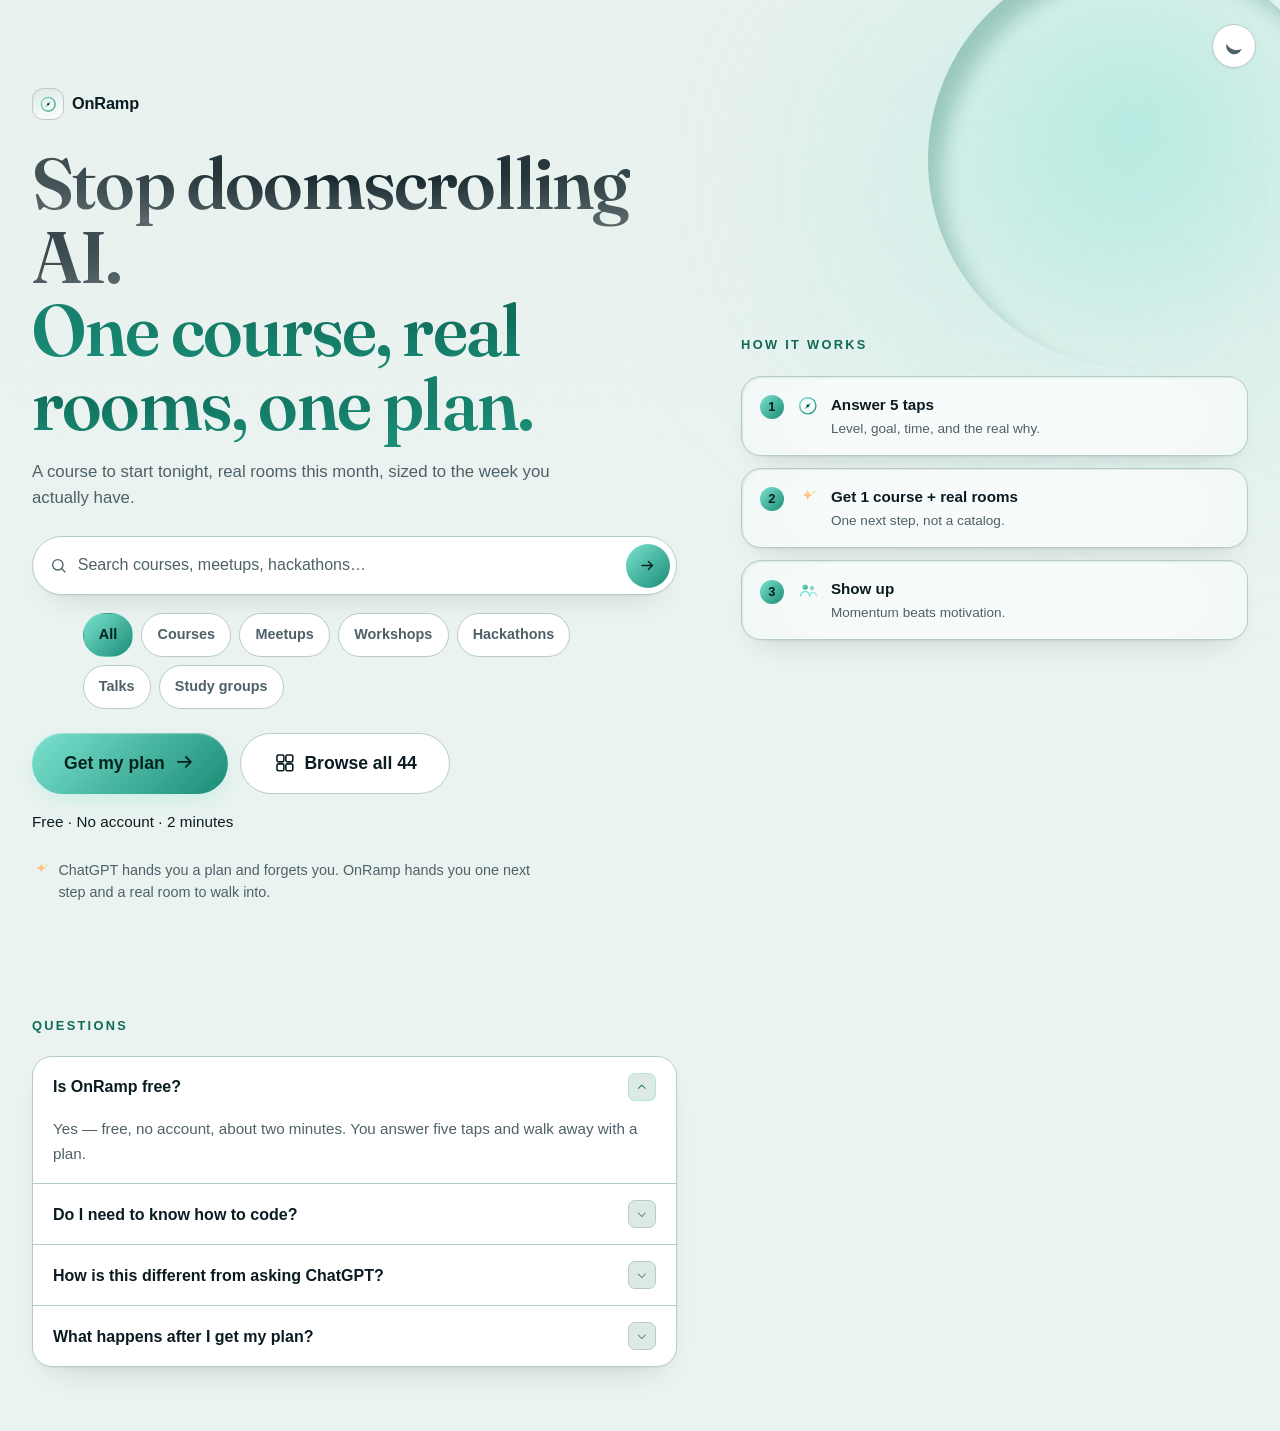
==== commit eb4cf6cb: "Add 3D-inspired video orb + Signal visual system across the app Transforms OnRamp into a visually im" ====
--- a/index.html
+++ b/index.html
@@ -6,16 +6,57 @@
   <title>OnRamp — your one next step into AI</title>
   <meta name="description" content="Stop doomscrolling AI. Get one course, two or three real rooms to walk into this month, and a plan sized to the week you actually have.">
   <meta name="theme-color" content="#051117">
+  <script>
+    try {
+      var stored = localStorage.getItem('onramp-theme');
+      var t = (stored === 'light' || stored === 'dark') ? stored
+        : (window.matchMedia && window.matchMedia('(prefers-color-scheme: light)').matches ? 'light' : 'dark');
+      document.documentElement.setAttribute('data-theme', t);
+    } catch (e) {}
+  </script>
   <link rel="icon" href="data:image/svg+xml,%3Csvg xmlns='http://www.w3.org/2000/svg' viewBox='0 0 24 24'%3E%3Ccircle cx='12' cy='12' r='9' fill='none' stroke='%237AE2CF' stroke-width='2'/%3E%3Cpath d='M15.5 8.5 10.8 10.8 8.5 15.5 13.2 13.2Z' fill='%237AE2CF'/%3E%3C/svg%3E">
   <link rel="stylesheet" href="css/style.css">
+  <link rel="stylesheet" href="css/hero-field.css">
+  <link rel="stylesheet" href="css/cover-art-v2.css">
+  <link rel="stylesheet" href="css/micro-visuals.css">
+  <link rel="stylesheet" href="css/orb.css">
+  <link rel="stylesheet" href="css/surface.css">
+  <link rel="stylesheet" href="css/faq-band.css">
 </head>
 <body>
   <main id="app" aria-live="polite"></main>
+
+  <!-- single-SVG sun/moon morph (theme-toggles technique): a masked circle slides
+       in to bite the sun into a crescent while the rays collapse -->
+  <button id="theme-toggle" class="theme-toggle" type="button" aria-label="Switch to light mode">
+    <svg class="tt-icon" viewBox="0 0 24 24" width="24" height="24" aria-hidden="true">
+      <mask id="tt-crescent">
+        <rect width="24" height="24" fill="#fff"/>
+        <circle class="tt-bite" cx="32" cy="4" r="8" fill="#000"/>
+      </mask>
+      <circle class="tt-core" cx="12" cy="12" r="5.5" fill="currentColor" mask="url(#tt-crescent)"/>
+      <g class="tt-rays" stroke="currentColor" stroke-width="2" stroke-linecap="round">
+        <line x1="12" y1="1.5" x2="12" y2="3.5"/>
+        <line x1="12" y1="20.5" x2="12" y2="22.5"/>
+        <line x1="1.5" y1="12" x2="3.5" y2="12"/>
+        <line x1="20.5" y1="12" x2="22.5" y2="12"/>
+        <line x1="4.8" y1="4.8" x2="6.2" y2="6.2"/>
+        <line x1="17.8" y1="17.8" x2="19.2" y2="19.2"/>
+        <line x1="4.8" y1="19.2" x2="6.2" y2="17.8"/>
+        <line x1="17.8" y1="6.2" x2="19.2" y2="4.8"/>
+      </g>
+    </svg>
+  </button>
 
   <!-- data lanes (owned by other agents); app.js falls back to inline samples if missing -->
   <script src="data/courses.js"></script>
   <script src="data/events.js"></script>
   <script src="js/matcher.js"></script>
+  <script src="js/hero-field.js"></script>
+  <script src="js/cover-art-v2.js"></script>
+  <script src="js/micro-visuals.js"></script>
+  <script src="js/orb.js"></script>
+  <script src="js/faq-band.js"></script>
   <script src="js/app.js"></script>
 </body>
 </html>
--- a/css/style.css
+++ b/css/style.css
@@ -1,9 +1,22 @@
 /* OnRamp — style.css
  * Neurovia-inspired dark + mint system, hand-rolled. No frameworks, no CDNs,
- * system font stack. Mobile-first (375px), centered ~480px column, wider landing.
+ * Serif display + system-sans body. Mobile-first (375px); landing/plan widen to
+ * multi-column at >=1024px (see LAYOUT.md for the token + breakpoint rules).
  */
 
+/* Fraunces — warm editorial display serif (SIL OFL), self-hosted woff2 so the
+   zero-CDN / no-external-request rule still holds. The opsz axis + optical
+   sizing pick the display cut at hero sizes; degrades to the old system stack. */
+@font-face {
+  font-family: "Fraunces";
+  src: url("../fonts/fraunces.woff2") format("woff2");
+  font-weight: 100 900;
+  font-style: normal;
+  font-display: swap;
+}
+
 :root {
+  color-scheme: dark;   /* native controls/scrollbars match the dark shell */
   --bg: #051117;
   --surface: #151F25;
   --surface-2: #263035;
@@ -14,7 +27,12 @@
   --text: #F2F7F6;
   --warm: #FF8A5E;      /* the one warm accent — beginner-safe + key highlights */
   --warm-soft: #FFD37A;
+  /* mint as a FOREGROUND (text/outline/icon): in dark it IS mint; light remaps
+     it to a darker teal-ink that passes contrast. Fills stay var(--mint). */
+  --accent-ink: var(--mint);
   --font: -apple-system, BlinkMacSystemFont, "Segoe UI", Roboto, Helvetica, Arial, sans-serif;
+  /* editorial serif display against the system-sans body — the pairing that reads "designed" */
+  --font-display: "Fraunces", "Iowan Old Style", "Palatino Linotype", "Book Antiqua", Palatino, Charter, Georgia, "Times New Roman", serif;
 
   /* ---- spacing scale (4/8pt) — use these for structural rhythm ---- */
   --space-1: 0.25rem;   /* 4  */
@@ -31,6 +49,7 @@
   --container-narrow: 480px;   /* focused single column: intake + plan on mobile/tablet */
   --container-wide: 720px;     /* landing marketing column */
   --container-max: 1120px;     /* plan expands to this at ≥1024px (multi-column) */
+  --container-xl: 1520px;      /* landing hero content at ≥1024px — full-bleed section, bounded content */
 
   /* ---- fluid type scale (clamp: min @375, max @1440+) ---- */
   --text-xs: 0.8rem;
@@ -51,6 +70,7 @@
   /* ---- named z-index levels ---- */
   --z-decor: 0;      /* background glow/orbs */
   --z-content: 1;    /* foreground content above decor */
+  --z-ui: 50;        /* fixed chrome (theme toggle) — above content, below toast */
   --z-toast: 100;    /* transient overlays */
 
   --shadow-card: 0 1px 1px rgba(255,255,255,.06) inset, 0 20px 40px -24px rgba(0,0,0,.6);
@@ -59,6 +79,28 @@
   --ease-out: cubic-bezier(.22, 1, .36, 1);        /* enter/exit, position — strong ease-out */
   --ease-in-out: cubic-bezier(.77, 0, .175, 1);    /* on-screen movement */
   --ease-spring: cubic-bezier(.34, 1.56, .64, 1);  /* select confirmation only */
+}
+
+/* ============ light theme ============ */
+/* Same brand in daylight: mint-tinted off-whites + teal-forward ink, NOT a
+ * generic white theme. --mint/--teal stay fixed (the gradient-button identity
+ * is a constant across both themes); only foreground/decor tokens shift. */
+html[data-theme="light"] {
+  color-scheme: light;
+  --bg: #EAF3F0;         /* mint-tinted off-white — chroma toward the brand hue */
+  --surface: #FFFFFF;
+  --surface-2: #DCE9E5;
+  --line: #B7CCC6;
+  --text: #0A1B21;       /* 15.6:1 on --bg, 17.6:1 on --surface */
+  --muted: #4E6168;      /* 5.7:1 on --bg, 6.5:1 on --surface — body-size safe on both */
+  /* mint as foreground fails on light (~1.7:1); this teal-ink passes ≥4.5:1 */
+  --accent-ink: #0E6B58; /* 5.7:1 on --bg, 6.4:1 on --surface */
+  /* warm as TEXT on light surfaces needs to darken (audit: every var(--warm)/
+     var(--warm-soft) usage is text; the rgba tints behind them are literals). */
+  --warm: #A0461B;       /* burnt orange — 5.5:1 on --bg, ≥4.6:1 on warm tints */
+  --warm-soft: #8A5A00;  /* dark amber — freemium badge text, 5.7:1 on its tint */
+  --shadow-card: 0 1px 2px rgba(10,27,33,.06), 0 16px 32px -20px rgba(10,27,33,.22);
+  --glow-mint: 0 0 20px rgba(27,140,119,.18);   /* subtler, teal-tinted */
 }
 
 * { box-sizing: border-box; margin: 0; padding: 0; }
@@ -72,6 +114,8 @@
   line-height: 1.55;
   min-height: 100dvh;
   overflow-x: clip;
+  /* soften the theme toggle — surfaces/cards may switch instantly, that's fine */
+  transition: background .25s var(--ease-out), color .25s var(--ease-out);
 }
 
 img, svg { max-width: 100%; }
@@ -85,19 +129,28 @@
 #app { min-height: 100dvh; display: flex; flex-direction: column; }
 
 /* Containers: mobile-first focused column, gutters scale up with viewport.
-   Intake stays a narrow single column (focus). Landing + plan widen at ≥1024px. */
-.landing, .intake, .plan, .browse {
+   Intake stays a narrow single column (focus). Plan widens at ≥1024px.
+   Landing is full-bleed (background spans the viewport); content lives in .landing-inner. */
+.intake, .plan, .browse {
   width: 100%;
   max-width: var(--container-narrow);
   margin: 0 auto;
   padding: var(--space-5) var(--space-5) var(--space-8);
   position: relative;
 }
-.landing { max-width: var(--container-wide); }
 .browse { max-width: 640px; }
 
+/* full-bleed landing: background reaches both viewport edges; content bounded by .landing-inner */
+.landing { width: 100%; position: relative; }
+.landing-inner {
+  width: 100%;
+  max-width: var(--container-wide);
+  margin: 0 auto;
+  padding: var(--space-5) var(--space-5) var(--space-8);
+}
+
 @media (min-width: 768px) {
-  .landing, .intake, .plan, .browse { padding-left: var(--space-6); padding-right: var(--space-6); }
+  .intake, .plan, .browse, .landing-inner { padding-left: var(--space-6); padding-right: var(--space-6); }
 }
 /* ≥1024px: the plan is content-dense (course + rooms + next) — give it room and columns.
    Intake stays narrow on purpose: one question at a time reads best focused. */
@@ -141,7 +194,7 @@
   color: var(--text);
   border: var(--border);
 }
-.btn-secondary:hover { border-color: var(--mint); color: var(--mint); }
+.btn-secondary:hover { border-color: var(--accent-ink); color: var(--accent-ink); }
 .btn-ghost {
   display: inline-flex; align-items: center; gap: .4rem;
   min-height: 44px;               /* touch target */
@@ -152,7 +205,7 @@
 .btn-ghost:hover { color: var(--text); background: rgba(255,255,255,.06); }
 
 :where(button, a, input):focus-visible {
-  outline: 2px solid var(--mint);
+  outline: 2px solid var(--accent-ink);
   outline-offset: 2px;
   border-radius: .4rem;
 }
@@ -210,31 +263,30 @@
 }
 
 .hero { position: relative; z-index: var(--z-content); padding-top: var(--space-7); text-align: center; }
-.brand { display: inline-flex; align-items: center; gap: .55rem; margin-bottom: 2.2rem; }
+.brand { display: inline-flex; align-items: center; gap: .5rem; margin-bottom: 1.7rem; }
 .brand-mark {
   display: inline-flex; align-items: center; justify-content: center;
-  width: 2.4rem; height: 2.4rem; border-radius: .8rem;
+  width: 2rem; height: 2rem; border-radius: .7rem;
   background: linear-gradient(160deg, var(--surface-2), var(--surface));
   border: var(--border);
-  box-shadow: var(--glow-mint);
-}
-.brand-ic { width: 1.4rem; height: 1.4rem; }
-.brand-name { font-weight: 800; font-size: 1.3rem; letter-spacing: -.02em; }
+}
+.brand-ic { width: 1.15rem; height: 1.15rem; }
+/* small, quiet wordmark — the headline is the hero, the brand just signs it */
+.brand-name { font-weight: 700; font-size: 1.02rem; letter-spacing: -.01em; }
 
 .hero-title {
-  font-size: var(--text-3xl);
-  line-height: 1.12;
-  letter-spacing: -.03em;
-  font-weight: 800;
+  font-family: var(--font-display);
+  font-optical-sizing: auto;      /* Fraunces opsz: display cut at large sizes */
+  font-size: clamp(2.35rem, 1.2rem + 4.8vw, 4.5rem);
+  line-height: 1.02;
+  letter-spacing: -.025em;
+  font-weight: 600;
   margin-bottom: 1.1rem;
   text-wrap: balance;
   overflow-wrap: break-word;      /* long words never overflow at 320px */
 }
-.grad {
-  background: linear-gradient(100deg, var(--mint) 20%, #cdf5ec 50%, var(--teal) 90%);
-  -webkit-background-clip: text; background-clip: text;
-  -webkit-text-fill-color: transparent; color: transparent;
-}
+/* solid ink accent — no gradient-fill text */
+.grad { color: var(--accent-ink); }
 .hero-sub {
   color: var(--muted);
   max-width: 34rem; margin: 0 auto 1.6rem;
@@ -252,7 +304,8 @@
   box-shadow: var(--shadow-card);
   transition: border-color .2s ease, box-shadow .2s ease;
 }
-.search-bar:focus-within { border-color: var(--mint); box-shadow: var(--glow-mint); }
+.search-bar:focus-within { border-color: var(--accent-ink); box-shadow: var(--glow-mint); }
+.landing .search-bar { max-width: none; }   /* fills the content column on the landing */
 .search-ic { color: var(--muted); display: inline-flex; flex-shrink: 0; }
 .search-ic .ic { width: 1.2rem; height: 1.2rem; }
 .search-bar input {
@@ -264,7 +317,7 @@
 .search-bar input::-webkit-search-cancel-button { -webkit-appearance: none; appearance: none; }
 .search-go {
   flex-shrink: 0; display: inline-flex; align-items: center; justify-content: center;
-  width: 2.4rem; height: 2.4rem; border-radius: 50%;
+  width: 2.75rem; height: 2.75rem; border-radius: 50%;   /* 44px touch target */
   background: linear-gradient(135deg, var(--mint), var(--teal)); color: #04231D;
   transition: transform .15s ease, box-shadow .2s ease;
 }
@@ -278,7 +331,8 @@
   max-width: 34rem; margin: 0 auto 1.5rem;
 }
 .focus-chip {
-  padding: .5rem .95rem; border-radius: 999px;
+  display: inline-flex; align-items: center; justify-content: center;
+  min-height: 44px; padding: .5rem .95rem; border-radius: 999px;
   background: var(--surface); border: 1px solid var(--line);
   color: var(--muted); font-size: .9rem; font-weight: 600;
   transition: color .2s ease, border-color .2s ease, background .2s ease, transform .12s ease, box-shadow .2s ease;
@@ -290,14 +344,18 @@
   color: #04231D; font-weight: 700;
   background: linear-gradient(135deg, var(--mint), var(--teal));
   border-color: transparent;
-  box-shadow: var(--glow-mint);
 }
 
 .hero-cta { display: flex; flex-wrap: wrap; gap: .7rem; justify-content: center; }
 .hero-cta .btn-secondary { background: var(--surface); }
 @media (max-width: 460px) { .hero-cta { flex-direction: column; align-items: stretch; } }
 
-.footnote { margin-top: .9rem; color: var(--muted); font-size: .85rem; }
+/* trust line under the CTAs — legible fact, not muted fine print: "Free" carries
+   the brand's mint ink so it reads first, the rest stays calm (no ad rhythm). */
+.footnote { margin-top: 1rem; color: var(--text); font-size: .95rem; font-weight: 500; letter-spacing: .005em; }
+.footnote strong { color: var(--accent-ink); font-weight: 700; }
+.trust-cities { margin-top: .55rem; color: var(--muted); font-size: .82rem; }
+.trust-cities .ic { width: .95rem; height: .95rem; color: var(--accent-ink); vertical-align: -.16em; margin-right: .28rem; }
 
 .anti-line {
   display: flex; align-items: flex-start; gap: .5rem;
@@ -307,11 +365,31 @@
 .anti-line .anti-ic { flex-shrink: 0; display: inline-flex; }
 .anti-line .anti-ic .ic { width: 1.15rem; height: 1.15rem; margin-top: .12rem; }
 
+/* ≥1024px: asymmetric two-zone landing — hero content left, "how it works" right.
+   Full-height first screen; content bounded + vertically centered. Mobile stays a single centered column. */
+@media (min-width: 1024px) {
+  .landing {
+    min-height: 100dvh;
+    display: flex; align-items: center;
+  }
+  .landing-inner {
+    max-width: var(--container-xl);
+    display: grid; grid-template-columns: 1.12fr .88fr;
+    gap: clamp(3rem, 5vw, 5rem); align-items: center;
+  }
+  .landing .hero { text-align: left; padding-top: var(--space-8); }
+  .landing .hero-sub, .landing .search-bar, .landing .anti-line { margin-left: 0; margin-right: 0; }
+  .landing .focus-row, .landing .hero-cta { justify-content: flex-start; }
+  .landing .how { margin-top: var(--space-7); }
+  .landing .how-steps { grid-template-columns: 1fr; }
+  .landing .how-title { text-align: left; }
+}
+
 /* ============ browse / explore ============ */
 .browse { padding-top: 1rem; }
 .browse-top { display: flex; justify-content: space-between; align-items: center; margin-bottom: 1.3rem; }
 .browse-plan { padding: .6rem 1.1rem; font-size: .92rem; }
-.browse-title { font-size: 1.7rem; letter-spacing: -.02em; line-height: 1.15; margin-bottom: .35rem; }
+.browse-title { font-family: var(--font-display); font-weight: 600; font-size: var(--text-2xl); letter-spacing: -.015em; line-height: 1.12; margin-bottom: .35rem; }
 .browse-sub { color: var(--muted); font-size: .95rem; margin-bottom: 1.3rem; max-width: 42rem; }
 .browse .search-bar { max-width: none; margin-left: 0; margin-right: 0; }
 .browse-focus {
@@ -346,7 +424,7 @@
   font-size: .7rem; font-weight: 700; letter-spacing: .05em; text-transform: uppercase;
   background: var(--surface-2); border: 1px solid var(--line); color: var(--muted);
 }
-.row-kind.kind-course { color: var(--mint); border-color: rgba(122,226,207,.4); background: rgba(122,226,207,.1); }
+.row-kind.kind-course { color: var(--accent-ink); border-color: rgba(122,226,207,.4); background: rgba(122,226,207,.1); }
 .row-kind.kind-hackathon { color: var(--warm); border-color: rgba(255,138,94,.4); background: rgba(255,138,94,.1); }
 .chip-safe { color: var(--warm); border-color: rgba(255,138,94,.4); background: rgba(255,138,94,.08); }
 
@@ -364,7 +442,7 @@
 
 .how { position: relative; z-index: var(--z-content); margin-top: var(--space-8); }
 .how-title {
-  text-align: center; color: var(--mint);
+  text-align: center; color: var(--accent-ink);
   font-size: .8rem; font-weight: 700; letter-spacing: .18em; text-transform: uppercase;
   margin-bottom: 1.3rem;
 }
@@ -420,8 +498,8 @@
   55%, 100%{ transform: translateX(240%); }
 }
 
-.q-title { font-size: var(--text-2xl); letter-spacing: -.02em; line-height: 1.2; margin-bottom: .4rem; text-wrap: balance; overflow-wrap: break-word; }
-.q-title em { color: var(--mint); font-style: italic; }
+.q-title { font-family: var(--font-display); font-weight: 600; font-size: var(--text-2xl); letter-spacing: -.015em; line-height: 1.15; margin-bottom: .4rem; text-wrap: balance; overflow-wrap: break-word; }
+.q-title em { color: var(--accent-ink); font-style: italic; }
 .q-sub { color: var(--muted); margin-bottom: 1.6rem; font-size: .95rem; }
 
 .options, .loc { display: flex; flex-direction: column; gap: .75rem; }
@@ -451,7 +529,7 @@
 }
 .option:active { --tz: -2px; }
 .option.selected {
-  border-color: var(--mint);
+  border-color: var(--accent-ink);
   background: linear-gradient(160deg, rgba(27,140,119,.22), var(--surface));
   box-shadow: var(--shadow-card), var(--glow-mint);
 }
@@ -486,7 +564,7 @@
   transition: border-color .2s ease;
   animation: cardIn .45s var(--ease-out) backwards;
 }
-.loc-field:focus-within { border-color: var(--mint); box-shadow: var(--glow-mint); }
+.loc-field:focus-within { border-color: var(--accent-ink); box-shadow: var(--glow-mint); }
 .loc-field input {
   flex: 1; min-width: 0;
   background: none; border: none; outline: none;
@@ -500,7 +578,7 @@
 /* ============ plan ============ */
 .plan { padding-top: var(--space-4); }
 .plan-head { display: flex; justify-content: space-between; align-items: center; margin-bottom: 1.4rem; }
-.plan-title { font-size: var(--text-xl); letter-spacing: -.02em; line-height: 1.15; margin-bottom: .5rem; text-wrap: balance; overflow-wrap: break-word; }
+.plan-title { font-family: var(--font-display); font-weight: 600; font-size: var(--text-2xl); letter-spacing: -.015em; line-height: 1.12; margin-bottom: .5rem; text-wrap: balance; overflow-wrap: break-word; }
 .plan-summary { color: var(--muted); font-size: .95rem; margin-bottom: 1.8rem; }
 
 /* ordered spine */
@@ -530,7 +608,7 @@
   position: relative; z-index: var(--z-content);
   display: inline-flex; align-items: center; gap: .55rem;
   font-size: .82rem; font-weight: 700; letter-spacing: .06em; text-transform: uppercase;
-  color: var(--mint);
+  color: var(--accent-ink);
   margin-bottom: .9rem;
 }
 .step-num {
@@ -538,7 +616,6 @@
   width: 1.6rem; height: 1.6rem; border-radius: 50%;
   background: linear-gradient(135deg, var(--mint), var(--teal));
   color: #04231D; font-weight: 800; font-size: .85rem;
-  box-shadow: var(--glow-mint);
 }
 .step-badge.ghost { margin-bottom: .2rem; }
 
@@ -581,7 +658,7 @@
 .course-card.has-cover { padding-top: 1.3rem; }
 
 .card-head { display: flex; justify-content: space-between; align-items: flex-start; gap: .8rem; margin-bottom: .7rem; }
-.card-title { font-size: var(--text-lg); line-height: 1.25; letter-spacing: -.01em; overflow-wrap: break-word; }
+.card-title { font-family: var(--font-display); font-weight: 600; font-size: var(--text-lg); line-height: 1.2; letter-spacing: -.01em; overflow-wrap: break-word; }
 .card-title.sm { font-size: 1.08rem; }
 .provider { color: var(--muted); font-size: .88rem; margin-top: .15rem; }
 
@@ -590,7 +667,7 @@
   padding: .25rem .7rem; border-radius: var(--radius-pill);
   font-size: .75rem; font-weight: 700; letter-spacing: .04em; text-transform: uppercase;
 }
-.badge-free { background: rgba(122,226,207,.15); color: var(--mint); border: 1px solid rgba(122,226,207,.4); }
+.badge-free { background: rgba(122,226,207,.15); color: var(--accent-ink); border: 1px solid rgba(122,226,207,.4); }
 .badge-freemium { background: rgba(255,211,122,.12); color: var(--warm-soft); border: 1px solid rgba(255,211,122,.35); }
 .badge-paid { background: rgba(255,138,94,.12); color: var(--warm); border: 1px solid rgba(255,138,94,.35); }
 
@@ -607,7 +684,7 @@
 
 .why {
   background: rgba(5,17,23,.55);
-  border-left: 3px solid var(--mint);
+  border-left: 3px solid var(--accent-ink);
   border-radius: .5rem;
   padding: .75rem .9rem;
   font-size: .93rem;
@@ -616,7 +693,7 @@
 .why-tag {
   display: block;
   font-size: .7rem; font-weight: 700; letter-spacing: .1em; text-transform: uppercase;
-  color: var(--mint);
+  color: var(--accent-ink);
   margin-bottom: .25rem;
 }
 
@@ -644,7 +721,7 @@
   background: linear-gradient(135deg, rgba(122,226,207,.18), rgba(27,140,119,.14));
   border: 1px solid rgba(122,226,207,.35);
   border-radius: var(--radius-pill);
-  font-size: .82rem; font-weight: 700; color: var(--mint);
+  font-size: .82rem; font-weight: 700; color: var(--accent-ink);
 }
 .date-pill .ic { width: 1.05em; height: 1.05em; }
 
@@ -660,12 +737,12 @@
 .safe-tag .ic { width: 1.05em; height: 1.05em; }
 .safe-note { color: var(--muted); font-size: .85rem; margin: .45rem 0 .2rem; }
 .event-card .why { margin-top: .8rem; }
-.fresh-stamp { display: flex; align-items: center; gap: .4rem; color: var(--mint); font-size: .8rem; letter-spacing: .02em; margin: -.2rem 0 .9rem; opacity: .85; }
+.fresh-stamp { display: flex; align-items: center; gap: .4rem; color: var(--accent-ink); font-size: .8rem; letter-spacing: .02em; margin: -.2rem 0 .9rem; opacity: .85; }
 .fresh-stamp .ic, .fresh-stamp svg { width: 1em; height: 1em; flex-shrink: 0; }
 
 .learn-first {
   display: inline-flex; align-items: center; gap: .45rem;
-  color: var(--mint); font-size: .9rem; font-weight: 650;
+  color: var(--accent-ink); font-size: .9rem; font-weight: 650;
   padding: .35rem 0;
   margin-bottom: .6rem;
   border-bottom: 1px dashed rgba(122,226,207,.5);
@@ -678,7 +755,7 @@
 .event-actions { display: flex; flex-wrap: wrap; gap: .6rem; margin-top: .5rem; }
 .event-actions .btn, .event-actions .cal-btn { padding: .7rem 1rem; font-size: .93rem; }
 .event-actions .signup { flex: 1; }
-.save-btn.saved { border-color: var(--mint); color: var(--mint); background: rgba(122,226,207,.1); }
+.save-btn.saved { border-color: var(--accent-ink); color: var(--accent-ink); background: rgba(122,226,207,.1); }
 
 /* add-to-calendar — native <details> dropdown, no JS to open */
 .cal { position: relative; }
@@ -708,7 +785,7 @@
   color: var(--text); font-size: .9rem; font-weight: 600;
   transition: background .15s ease, color .15s ease;
 }
-.cal-item:hover { background: rgba(122,226,207,.12); color: var(--mint); }
+.cal-item:hover { background: rgba(122,226,207,.12); color: var(--accent-ink); }
 .cal-item .ic { width: 1.1em; height: 1.1em; }
 
 .teaser .teaser-txt { color: var(--muted); font-size: .93rem; margin-top: .6rem; }
@@ -718,7 +795,7 @@
 .email-head { display: flex; gap: .75rem; align-items: flex-start; margin-bottom: .9rem; }
 .email-head .ic { width: 1.7rem; height: 1.7rem; margin-top: .15rem; }
 .email-head div { display: flex; flex-direction: column; gap: .1rem; }
-.email-head strong { font-size: 1.05rem; }
+.email-head strong { font-family: var(--font-display); font-weight: 600; font-size: 1.1rem; }
 .email-head span { color: var(--muted); font-size: .87rem; }
 .email-form { display: flex; gap: .6rem; }
 .email-form input {
@@ -731,7 +808,7 @@
   outline: none;
   transition: border-color .2s ease;
 }
-.email-form input:focus { border-color: var(--mint); box-shadow: var(--glow-mint); }
+.email-form input:focus { border-color: var(--accent-ink); box-shadow: var(--glow-mint); }
 .email-form input::placeholder { color: var(--muted); }
 .email-form .btn { padding: .75rem 1.2rem; }
 @media (max-width: 420px) {
@@ -756,6 +833,72 @@
 #toast.show { transform: translate(-50%, 0); }
 .toast-ic .ic, #toast .ic { width: 1.2rem; height: 1.2rem; }
 
+/* ============ theme toggle ============ */
+/* Contract markup (added outside #app by the JS lane): a fixed round button
+ * holding one 24px SVG that morphs sun→moon (theme-toggles technique). */
+.theme-toggle {
+  position: fixed; top: var(--space-4); right: var(--space-4);
+  z-index: var(--z-ui);
+  display: inline-flex; align-items: center; justify-content: center;
+  width: 2.75rem; height: 2.75rem;         /* 44px touch target */
+  border-radius: 50%;
+  background: var(--surface);
+  border: var(--border);
+  color: var(--muted);
+  box-shadow: var(--shadow-card);
+  transition: color .2s ease, border-color .2s ease, background .25s var(--ease-out);
+  -webkit-tap-highlight-color: transparent;
+}
+@media (min-width: 768px) {
+  .theme-toggle { top: var(--space-5); right: var(--space-5); }
+}
+.theme-toggle:hover { color: var(--text); border-color: var(--accent-ink); }
+.theme-toggle:active { transform: scale(.94); }
+/* sun→moon morph: the mask circle (.tt-bite) slides in to bite the grown core
+ * into a crescent while the rays collapse; transform/opacity only, so the
+ * global reduced-motion kill switch degrades it to an instant swap. */
+.tt-icon { width: 1.4rem; height: 1.4rem; transition: transform .5s var(--ease-out); }
+.tt-core, .tt-rays { transform-box: fill-box; transform-origin: center; }
+.tt-core { transition: transform .5s var(--ease-out); }
+.tt-rays { transition: transform .5s var(--ease-out), opacity .35s ease; }
+.tt-bite { transition: transform .5s var(--ease-out); }
+html[data-theme="light"] .tt-icon { transform: rotate(-25deg); }
+html[data-theme="light"] .tt-core { transform: scale(1.55); }
+html[data-theme="light"] .tt-rays { opacity: 0; transform: scale(.55); }
+html[data-theme="light"] .tt-bite { transform: translate(-16px, 4px); }
+
+/* circular theme reveal — flipTheme() animates clip-path on the new snapshot;
+ * disable the UA's default cross-fade so the wipe is the only motion */
+::view-transition-old(root), ::view-transition-new(root) { animation: none; mix-blend-mode: normal; }
+
+/* ============ light-theme decor overrides ============ */
+/* Effects tuned for near-black need re-tuning for daylight: teal-forward hues,
+ * lower alpha. Layout untouched — color + decoration only. */
+html[data-theme="light"] .ramp-grid {
+  background:
+    repeating-linear-gradient(90deg, transparent 0 47px, rgba(27,140,119,.20) 47px 48px),
+    repeating-linear-gradient(0deg,  transparent 0 47px, rgba(27,140,119,.15) 47px 48px);
+}
+html[data-theme="light"] .ramp-sky {
+  background: radial-gradient(50% 50% at 50% 50%, rgba(27,140,119,.16), rgba(122,226,207,.08) 45%, transparent 70%);
+}
+html[data-theme="light"] .ramp-grain { opacity: .04; mix-blend-mode: multiply; }
+/* dark navy callout → soft mint panel (border-left already remaps via token) */
+html[data-theme="light"] .why { background: rgba(122,226,207,.12); }
+/* hover/selection borders in mint rgba go invisible on light — teal-tint them */
+html[data-theme="light"] .focus-chip:hover,
+html[data-theme="light"] .row-card:hover,
+html[data-theme="light"] .option:hover,
+html[data-theme="light"] .course-card { border-color: rgba(27,140,119,.45); }
+html[data-theme="light"] .learn-first { border-bottom-color: rgba(27,140,119,.45); }
+/* the .85 dim drops the fresh-stamp under 4.5:1 on light — restore full ink */
+html[data-theme="light"] .fresh-stamp { opacity: 1; }
+html[data-theme="light"] .learn-first:hover { color: #0A5546; }
+html[data-theme="light"] .spine::before {
+  background: linear-gradient(180deg, var(--accent-ink), var(--teal) 60%, transparent);
+}
+html[data-theme="light"] #toast { border-color: rgba(27,140,119,.45); }
+
 /* ============ reduced motion ============ */
 @media (prefers-reduced-motion: reduce) {
   *, *::before, *::after {
--- a/css/hero-field.css
+++ b/css/hero-field.css
@@ -0,0 +1,49 @@
+/* OnRamp — hero-field.css
+ * Compositing + positioning for the "Signal field" hero background.
+ * Consumes :root tokens only (no hardcoded hex). Mirrors the old .ramp host:
+ * a full-bleed decor layer pinned to the top of the landing section, fading out
+ * before the fold. The canvas + grain are painted by js/hero-field.js.
+ *
+ * Integration expectation: the host element is a direct child of the positioned
+ * .landing section (like the old .ramp div), sits at z-index var(--z-decor),
+ * and is aria-hidden. Content lives above it at var(--z-content).
+ */
+
+.signal-field {
+  position: absolute;
+  inset: 0 0 auto;
+  height: 460px;
+  width: 100%;
+  z-index: var(--z-decor);
+  pointer-events: none;
+  overflow: hidden;
+  /* fade the whole field out toward the fold so text below stays clean */
+  -webkit-mask-image: linear-gradient(to bottom, #000 62%, transparent);
+  mask-image: linear-gradient(to bottom, #000 62%, transparent);
+}
+
+/* the generative surface — contour strata + sparse lattice */
+.signal-field .signal-canvas {
+  position: absolute;
+  inset: 0;
+  width: 100%;
+  height: 100%;
+  display: block;
+}
+
+/* fine grain — SVG turbulence, the material signature. No external asset. */
+.signal-field .signal-grain {
+  position: absolute;
+  inset: 0;
+  background-image: url("data:image/svg+xml,%3Csvg xmlns='http://www.w3.org/2000/svg' width='120' height='120'%3E%3Cfilter id='n'%3E%3CfeTurbulence type='fractalNoise' baseFrequency='.9' numOctaves='2' stitchTiles='stitch'/%3E%3C/filter%3E%3Crect width='100%25' height='100%25' filter='url(%23n)'/%3E%3C/svg%3E");
+  opacity: .05;
+  mix-blend-mode: overlay;
+  pointer-events: none;
+}
+
+/* light theme is a mint-tinted off-white: grain must be subtler and darken,
+   so the field reads as faint ink contours, not a washed-out dark scene. */
+html[data-theme="light"] .signal-field .signal-grain {
+  opacity: .035;
+  mix-blend-mode: multiply;
+}
--- a/css/cover-art-v2.css
+++ b/css/cover-art-v2.css
@@ -0,0 +1,24 @@
+/* OnRamp — Cover Art v2 container/compositing styles.
+ * Tokens only (var(--…)); the SVG itself carries all colours (theme-aware).
+ * The existing .card-cover rule in style.css already frames the banner inside
+ * cards; these rules are the self-contained wrapper + fill for the v2 art so
+ * it composites correctly wherever it's dropped in.
+ */
+
+/* Fill the frame, no layout shift. slice-cropping happens in the SVG. */
+.cover-art {
+  display: block;
+  width: 100%;
+  height: 100%;
+}
+
+/* Optional standalone wrapper (fixed 40:13 banner, matches .card-cover ratio)
+   for call sites that aren't inside an existing .card-cover. */
+.cover-v2 {
+  aspect-ratio: 40 / 13;
+  overflow: hidden;
+  border-radius: var(--radius-sm);
+  background: var(--bg);
+  /* own compositing layer so the grain + gradients don't repaint siblings */
+  isolation: isolate;
+}
--- a/css/micro-visuals.css
+++ b/css/micro-visuals.css
@@ -0,0 +1,57 @@
+/* OnRamp — micro-visuals.css
+ * Sizing + choreography for the supporting visual moments in micro-visuals.js.
+ * Tokens only (var(--...)); reuses the existing easing vars. Own reduced-motion
+ * block near the bottom. Nothing here fires until the JS injects the markup.
+ */
+
+/* ---- Progress rail (Ascent) --------------------------------------------- */
+.onramp-rail { display: block; width: 100%; line-height: 0; }
+.onramp-rail .rail-svg { display: block; width: 100%; height: auto; }
+/* soft "you are here" breathing on the current waypoint — draws the eye to the
+ * one active step; slow + subtle, killed under reduced motion. */
+.onramp-rail .rail-now { animation: railPulse 2.6s var(--ease-in-out) infinite; transform-box: fill-box; transform-origin: center; }
+@keyframes railPulse {
+  0%, 100% { opacity: 1; }
+  50%      { opacity: .78; }
+}
+
+/* ---- Empty state (Constellation) ---------------------------------------- */
+.onramp-constellation { display: block; width: min(220px, 62%); margin: 0 auto var(--space-4); line-height: 0; }
+.onramp-constellation .const-svg { display: block; width: 100%; height: auto; }
+/* the single lit point glows gently — quiet + hopeful */
+.onramp-constellation .const-you { animation: constTwinkle 3.4s var(--ease-in-out) infinite; transform-box: fill-box; transform-origin: center; }
+@keyframes constTwinkle {
+  0%, 100% { opacity: 1; }
+  50%      { opacity: .7; }
+}
+
+/* ---- Plan reveal (Signal) ------------------------------------------------
+ * planReveal() adds `.pr-item` (+ transient `.pr-cloaked`) to each card. Items
+ * transition from a faint, blurred, scattered state to their final position;
+ * per-item delay via --pr-d keeps the whole run ≤600ms. */
+.pr-item {
+  transition:
+    opacity .36s var(--ease-out),
+    transform .36s var(--ease-out),
+    filter .34s var(--ease-out);
+  transition-delay: var(--pr-d, 0ms);
+  will-change: opacity, transform, filter;
+}
+.pr-item.pr-cloaked {
+  opacity: .04;
+  transform: translate(var(--pr-x, 0px), 12px) scale(.986);
+  filter: blur(5px);
+}
+
+/* ---- reduced motion ------------------------------------------------------ */
+@media (prefers-reduced-motion: reduce) {
+  .onramp-rail .rail-now,
+  .onramp-constellation .const-you { animation: none; }
+  /* belt-and-suspenders with planReveal's JS early-return: force final state */
+  .pr-item, .pr-item.pr-cloaked {
+    transition: none !important;
+    opacity: 1 !important;
+    transform: none !important;
+    filter: none !important;
+  }
+}
--- a/css/orb.css
+++ b/css/orb.css
@@ -0,0 +1,109 @@
+/* OnRamp — orb.css
+ * The masked-video sphere ("Orb" wave), ported from the Next.js reference
+ * (templates/HomePage/Hero/index.tsx:35-51). No WebGL, no glassmorphism:
+ * a looped video melted into a soft sphere by a radial mask, a glassy inset
+ * rim-light overlay, and two blurred mint atmospheric glows behind.
+ *
+ * Structure built by js/orb.js:
+ *   .onramp-orb            sized by --orb-size, position:relative, decor
+ *     .onramp-orb__glow--a }  two large mint glows, blurred, behind the sphere
+ *     .onramp-orb__glow--b }
+ *     .onramp-orb__sphere     the circle (radial fallback tint always present)
+ *       .onramp-orb__video    oversized ~10%, radial mask fades 20%->52%
+ *         video
+ *       .onramp-orb__rim      inset rim-light overlay
+ *
+ * Tokens only (no hardcoded hex): --mint, --accent-ink via color-mix.
+ */
+
+.onramp-orb {
+  --orb-rim: rgba(255, 255, 255, 0.25);   /* dark: white glassy rim-light */
+  position: relative;
+  width: var(--orb-size, 26rem);
+  height: var(--orb-size, 26rem);
+  pointer-events: none;
+}
+
+/* --- atmospheric glows: two big mint circles behind, ~8rem blur, ~20% --- */
+.onramp-orb__glow {
+  position: absolute;
+  border-radius: 50%;
+  background: var(--mint);
+  opacity: 0.2;
+  filter: blur(8rem);
+}
+.onramp-orb__glow--a { top: 6%;  right: -16%; width: 110%; height: 110%; }
+.onramp-orb__glow--b { bottom: 2%; left: -30%; width: 88%;  height: 88%; }
+
+/* --- the sphere: a radial mint tint underlies the video so masked edges
+       (and the no-video fallback) still read as an intentional orb --- */
+.onramp-orb__sphere {
+  position: absolute;
+  inset: 0;
+  border-radius: 50%;
+  background: radial-gradient(circle at 50% 42%,
+    color-mix(in srgb, var(--mint) 14%, transparent),
+    transparent 70%);
+}
+
+/* video oversized ~10% beyond the circle, melted by the radial mask */
+.onramp-orb__video {
+  position: absolute;
+  inset: -10%;
+  -webkit-mask-image: radial-gradient(circle at center, #000 20%, transparent 52%);
+          mask-image: radial-gradient(circle at center, #000 20%, transparent 52%);
+}
+.onramp-orb__video video {
+  display: block;
+  width: 100%;
+  height: 100%;
+  object-fit: cover;
+}
+
+/* glassy inset rim-light — ported box-shadow, not backdrop-blur */
+.onramp-orb__rim {
+  position: absolute;
+  inset: 0;
+  border-radius: 50%;
+  box-shadow: 0.875rem 1.0625rem 1.25rem 0 var(--orb-rim) inset;
+}
+
+/* video failed to load: hide the broken frame; the tint + rim + glows carry it,
+   and a stronger radial mint gradient keeps the sphere reading as lit. */
+.onramp-orb--fallback .onramp-orb__video { display: none; }
+.onramp-orb--fallback .onramp-orb__sphere {
+  background: radial-gradient(circle at 50% 42%,
+    color-mix(in srgb, var(--mint) 32%, transparent),
+    color-mix(in srgb, var(--mint) 7%, transparent) 58%,
+    transparent 74%);
+}
+
+/* --- light theme: the raw dark video would punch a hole in the off-white page.
+   Blend it (luminosity keeps its motion but takes the page's chroma) at reduced
+   opacity, and swap the white rim-light for an ink-tinted one. --- */
+html[data-theme="light"] .onramp-orb {
+  --orb-rim: color-mix(in srgb, var(--accent-ink) 30%, transparent);
+}
+html[data-theme="light"] .onramp-orb__video video {
+  mix-blend-mode: luminosity;
+  opacity: 0.5;
+}
+html[data-theme="light"] .onramp-orb__glow { opacity: 0.16; }
+
+/* ── orb placement (integration) ──────────────────────────────────────────
+ * Host for the hero's single lit focal orb, added by js/app.js heroDecor().
+ * Anchored in the upper-right of the hero field at the decor layer (below the
+ * hero text at --z-content), partially bleeding off the top-right. Horizontal
+ * bleed is safely swallowed by html/body { overflow-x: clip }. A media query
+ * (impossible from app.js inline styles) hides it below 768px, where the hero
+ * switches to a left-aligned single column and the orb would crowd the copy. */
+.hero-orb-host {
+  position: absolute;
+  top: -3rem;
+  right: -4rem;
+  z-index: var(--z-decor);
+  pointer-events: none;
+}
+@media (max-width: 768px) {
+  .hero-orb-host { display: none; }
+}
--- a/css/surface.css
+++ b/css/surface.css
@@ -0,0 +1,120 @@
+/* OnRamp — surface.css
+ * Opt-in surface treatments ported from the Next.js "Orb" reference.
+ * Every class here is additive: NOTHING restyles .card, .btn, or headings
+ * globally. Apply a class only where you want the treatment.
+ *
+ * Reference source map (react-ref/react/…):
+ *   .grad-text / .grad-text--mint  ← app/globals.css:86-95
+ *        (--background-image-radial-white-1/2 → bg-clip-text text-transparent,
+ *         e.g. templates/HomePage/Hero/index.tsx:18)
+ *   .rim-card + --shadow-rim-1/2/3 ← app/globals.css:101-106 (--shadow-1/2/3)
+ *   .btn-hairline                  ← components/Button/index.tsx
+ *        (isSecondary: after:border after:border-line … hover:after:border-white)
+ *
+ * Token rule: colors come from var(--…). The only literal colors are the
+ * white alpha ramps that ARE the ported dark-theme values; light-theme
+ * equivalents are derived from --accent-ink / --teal via color-mix.
+ */
+
+/* ── 1. Metallic radial gradient text ─────────────────────────────────────
+ * Ports --background-image-radial-white-1 (the hero big-title recipe) onto the
+ * serif display face. background-clip:text + transparent fill = printed-metal
+ * headline. Put .grad-text on a --font-display headline; add .grad-text--mint
+ * on the accent line (it only swaps the gradient stops, reusing the clip). */
+.grad-text {
+  background-image: radial-gradient(
+    67.66% 67.65% at 50.07% 32.35%,
+    #fff 0,
+    rgba(255, 255, 255, 0.5) 100%
+  );
+  -webkit-background-clip: text;
+  background-clip: text;
+  color: transparent;
+  -webkit-text-fill-color: transparent;
+}
+/* light: radial text-ink → 65% text-ink. Fading printed ink — keeps the dark
+ * first line distinct from the teal accent line (all-teal killed hierarchy). */
+html[data-theme="light"] .grad-text {
+  background-image: radial-gradient(
+    67.66% 67.65% at 50.07% 32.35%,
+    var(--text) 0,
+    color-mix(in srgb, var(--text) 65%, transparent) 100%
+  );
+}
+/* mint accent line: white → mint (dark) / teal-ink → teal (light). */
+.grad-text--mint {
+  background-image: radial-gradient(
+    67.66% 67.65% at 50.07% 32.35%,
+    #fff 0,
+    var(--mint) 100%
+  );
+}
+html[data-theme="light"] .grad-text--mint {
+  background-image: radial-gradient(
+    67.66% 67.65% at 50.07% 32.35%,
+    var(--accent-ink) 0,
+    var(--teal) 100%
+  );
+}
+
+/* ── 2. Inset white rim-light card ────────────────────────────────────────
+ * Ported --shadow-1/2/3 tokens: a hairline top-left inner light + a soft inner
+ * glow. --shadow-rim-1 = strongest glow, -3 = tightest. .rim-card stacks the
+ * rim in front of the existing --shadow-card in ONE box-shadow declaration so
+ * it composes with .card's background/border instead of replacing its shadow. */
+:root {
+  --shadow-rim-1: 0.0625rem 0.0625rem 0.0625rem 0 rgba(255, 255, 255, 0.1) inset,
+    0 0 6.25rem 0 rgba(255, 255, 255, 0.15) inset;
+  --shadow-rim-2: 0.0625rem 0.0625rem 0.0625rem 0 rgba(255, 255, 255, 0.1) inset,
+    0 0 6.25rem 0 rgba(255, 255, 255, 0.1) inset;
+  --shadow-rim-3: 0.0625rem 0.0625rem 0.0625rem 0 rgba(255, 255, 255, 0.1) inset,
+    0 0 0.625rem 0 rgba(255, 255, 255, 0.1) inset;
+}
+/* light: swap the white rim for a soft ink/teal rim at much lower alpha. */
+html[data-theme="light"] {
+  --shadow-rim-1: 0.0625rem 0.0625rem 0.0625rem 0
+      color-mix(in srgb, var(--accent-ink) 12%, transparent) inset,
+    0 0 6.25rem 0 color-mix(in srgb, var(--teal) 8%, transparent) inset;
+  --shadow-rim-2: 0.0625rem 0.0625rem 0.0625rem 0
+      color-mix(in srgb, var(--accent-ink) 12%, transparent) inset,
+    0 0 6.25rem 0 color-mix(in srgb, var(--teal) 6%, transparent) inset;
+  --shadow-rim-3: 0.0625rem 0.0625rem 0.0625rem 0
+      color-mix(in srgb, var(--accent-ink) 12%, transparent) inset,
+    0 0 0.625rem 0 color-mix(in srgb, var(--teal) 6%, transparent) inset;
+}
+.rim-card {
+  box-shadow: var(--shadow-rim-1), var(--shadow-card);
+}
+
+/* ── 3. Hairline button border ────────────────────────────────────────────
+ * Pseudo-element hairline (white ~10%) that brightens to white (dark) /
+ * accent-ink (light) on hover + focus-visible. Composes with .btn's base —
+ * only adds position:relative + an ::after overlay, no geometry change. */
+.btn-hairline {
+  position: relative;
+}
+.btn-hairline::after {
+  content: "";
+  position: absolute;
+  inset: 0;
+  border: var(--border-w) solid rgba(255, 255, 255, 0.1);
+  border-radius: inherit;
+  pointer-events: none;
+  transition: border-color 0.2s ease;
+}
+.btn-hairline:hover::after,
+.btn-hairline:focus-visible::after {
+  border-color: #fff;
+}
+html[data-theme="light"] .btn-hairline::after {
+  border-color: var(--line);
+}
+html[data-theme="light"] .btn-hairline:hover::after,
+html[data-theme="light"] .btn-hairline:focus-visible::after {
+  border-color: var(--accent-ink);
+}
+@media (prefers-reduced-motion: reduce) {
+  .btn-hairline::after {
+    transition: none;
+  }
+}
--- a/css/faq-band.css
+++ b/css/faq-band.css
@@ -0,0 +1,157 @@
+/* OnRamp — faq-band.css  ("Orb" wave)
+ * Compositing for js/faq-band.js: the horizon video floor (ported from the
+ * Start component) and the FAQ accordion (ported from Faq/Item). Consumes
+ * :root tokens only — no hardcoded hex. Both themes handled.
+ */
+
+/* ============================================================================
+ * 1. Horizon band — rotated video floor. Prepend inside a position:relative
+ *    CTA section; content stacks above via --z-content. This layer is inert
+ *    decor (aria-hidden, no pointer events).
+ * ==========================================================================*/
+.horizon-band {
+  position: absolute;
+  inset: 0;
+  z-index: var(--z-decor);
+  pointer-events: none;
+  overflow: hidden;
+}
+
+/* base mint floor — the reduced-motion / video-missing fallback, and it also
+   underlies the video wherever the mask fades the footage to transparent. */
+.horizon-band::after {
+  content: "";
+  position: absolute;
+  inset: 0;
+  background: radial-gradient(120% 80% at 50% 100%, rgba(122, 226, 207, .22), transparent 60%);
+}
+
+/* the rotated, masked video stage (ported Start geometry) */
+.horizon-band__stage {
+  position: absolute;
+  top: 0;
+  left: 50%;
+  width: 120vw;
+  transform: translateX(-51%) rotate(12deg);
+  /* clip the footage into a receding horizon arc */
+  -webkit-mask-image: radial-gradient(88% 98% at 53% 1%, rgba(0, 0, 0, 0) 43%, #000 100%);
+  mask-image: radial-gradient(88% 98% at 53% 1%, rgba(0, 0, 0, 0) 43%, #000 100%);
+}
+
+.horizon-band__video {
+  display: block;
+  width: 100%;
+  /* ponytail: negative pull seats the bright band at the horizon line. Tune
+     per final section height — this is the physical framing knob. */
+  margin-top: -28vw;
+}
+
+/* video errored -> hide the broken element; the ::after mint floor shows */
+.horizon-band--fallback .horizon-band__video { display: none; }
+
+/* two blurred mint glows (ported bg-green/20, ~blur 6.75rem) */
+.horizon-band__glow {
+  position: absolute;
+  width: 26rem;
+  height: 26rem;
+  border-radius: 50%;
+  background: rgba(122, 226, 207, .18);
+  filter: blur(6.75rem);
+}
+.horizon-band__glow--l { top: 40%; left: -8rem; }
+.horizon-band__glow--r { top: 18%; right: -10rem; }
+
+/* Light theme: dim + multiply so it reads as a faint warm-lit floor, not a
+   dark slab dropped onto the off-white surface. */
+html[data-theme="light"] .horizon-band__video {
+  opacity: .5;
+  mix-blend-mode: multiply;
+}
+html[data-theme="light"] .horizon-band::after {
+  background: radial-gradient(120% 80% at 50% 100%, rgba(27, 140, 119, .14), transparent 60%);
+}
+html[data-theme="light"] .horizon-band__glow { background: rgba(27, 140, 119, .12); }
+
+@media (max-width: 640px) {
+  .horizon-band__stage { width: 160vw; }
+  .horizon-band__video { margin-top: -34vw; }
+  .horizon-band__glow { width: 14rem; height: 14rem; filter: blur(4.5rem); }
+}
+
+/* ============================================================================
+ * 2. FAQ accordion — hairline card, one item open at a time.
+ * ==========================================================================*/
+.faq-accordion { position: relative; z-index: var(--z-content); }
+
+.faq-list {
+  background: var(--surface);
+  border: 1px solid var(--line);
+  border-radius: var(--radius);
+  overflow: hidden;                /* keep row hover/animation inside the radius */
+  box-shadow: var(--shadow-card);
+}
+
+.faq-item + .faq-item { border-top: 1px solid var(--line); }
+
+.faq-q {
+  display: flex;
+  align-items: center;
+  justify-content: space-between;
+  gap: 1rem;
+  width: 100%;
+  margin: 0;
+  padding: 1rem 1.25rem;
+  border: 0;
+  background: transparent;
+  color: var(--text);
+  font-family: inherit;
+  font-size: var(--text-base);
+  font-weight: 560;               /* question reads as body, but assertive */
+  line-height: 1.35;
+  text-align: left;
+  cursor: pointer;
+  transition: background .2s var(--ease-out), color .2s var(--ease-out);
+}
+.faq-q:hover { background: rgba(122, 226, 207, .05); }
+.faq-q:focus-visible { outline: 2px solid var(--accent-ink); outline-offset: -2px; }
+
+.faq-q__text { flex: 1; min-width: 0; }
+
+.faq-q__chevron {
+  flex-shrink: 0;
+  display: inline-flex;
+  align-items: center;
+  justify-content: center;
+  width: 1.75rem;
+  height: 1.75rem;
+  border: 1px solid var(--line);
+  border-radius: .4375rem;
+  background: var(--surface-2);
+  color: var(--muted);
+}
+
+.faq-chevron {
+  width: 1.1rem;
+  height: 1.1rem;
+  fill: currentColor;
+  transition: transform .3s var(--ease-out);
+}
+.faq-item.is-open .faq-chevron { transform: rotate(180deg); }
+.faq-item.is-open .faq-q__chevron { color: var(--accent-ink); border-color: rgba(122, 226, 207, .4); }
+
+.faq-a {
+  height: 0;
+  overflow: hidden;
+  transition: height .38s var(--ease-out);
+}
+.faq-a__inner {
+  padding: 0 1.25rem 1.1rem;
+  color: var(--muted);
+  font-size: .95rem;
+  line-height: 1.6;
+}
+
+/* Reduced motion: instant toggle (JS sets height directly; kill any easing). */
+@media (prefers-reduced-motion: reduce) {
+  .faq-a, .faq-chevron, .faq-q { transition: none; }
+}
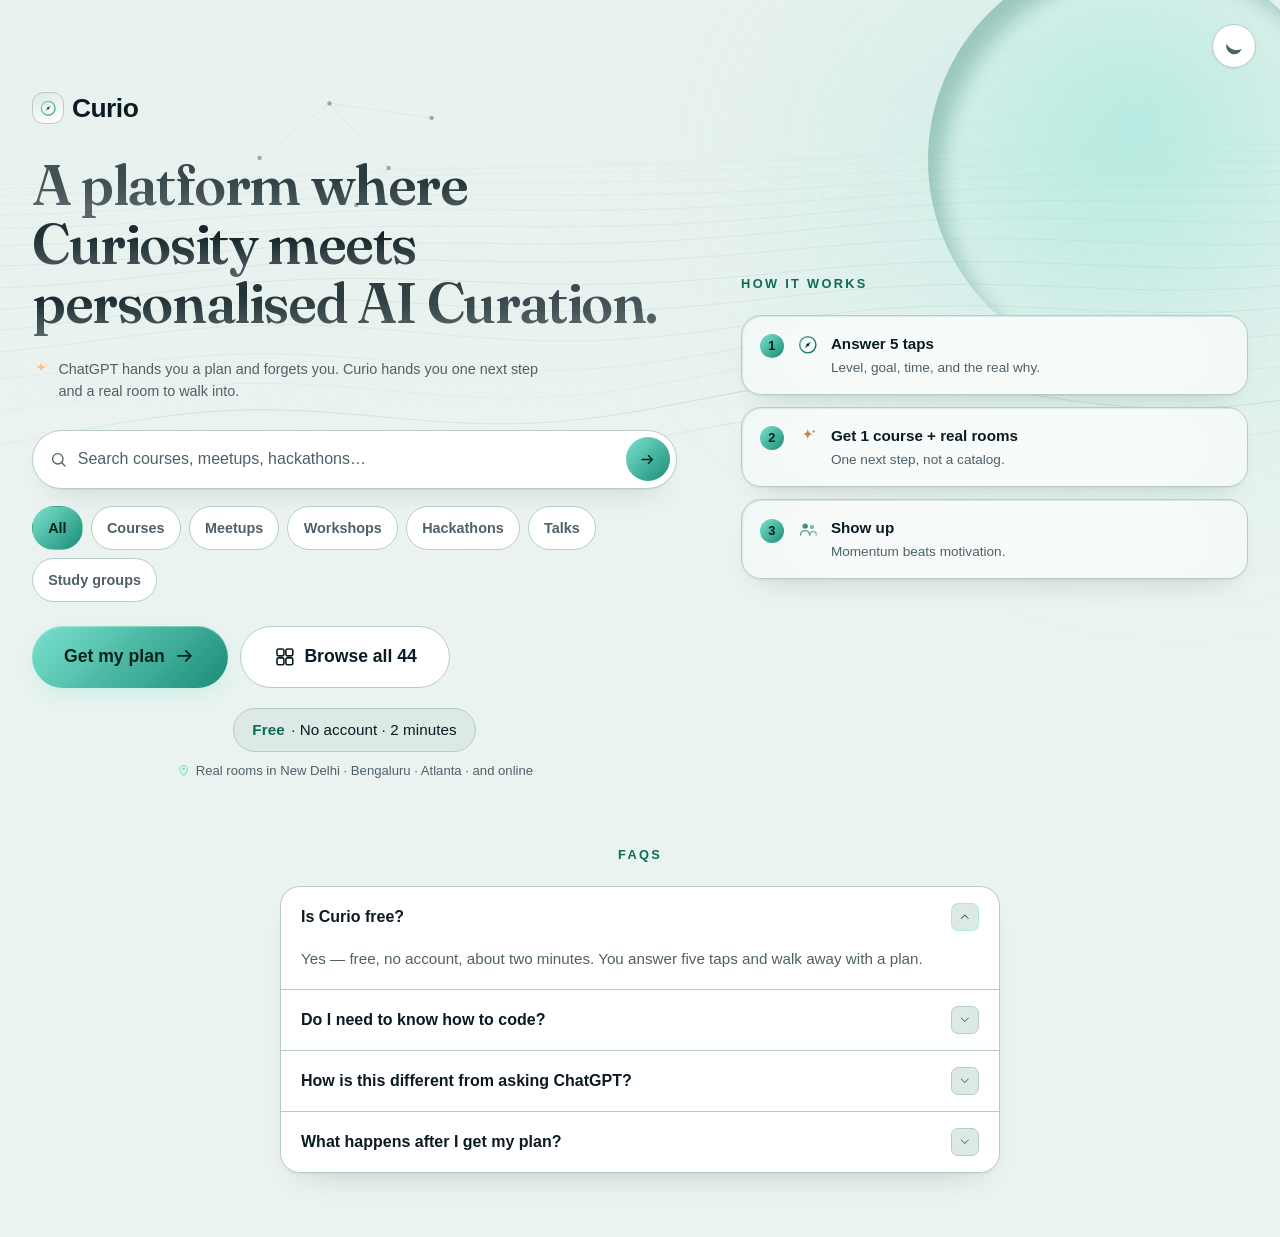
==== commit 160a069a: "Bump app.js/style.css cache version to v3 so the FAQ layout deploy reaches cached visitors Co-Author" ====
--- a/index.html
+++ b/index.html
@@ -3,7 +3,7 @@
 <head>
   <meta charset="utf-8">
   <meta name="viewport" content="width=device-width, initial-scale=1">
-  <title>OnRamp — your one next step into AI</title>
+  <title>Curio — A platform where Curiosity meets personalised AI Curation</title>
   <meta name="description" content="Stop doomscrolling AI. Get one course, two or three real rooms to walk into this month, and a plan sized to the week you actually have.">
   <meta name="theme-color" content="#051117">
   <script>
@@ -15,13 +15,13 @@
     } catch (e) {}
   </script>
   <link rel="icon" href="data:image/svg+xml,%3Csvg xmlns='http://www.w3.org/2000/svg' viewBox='0 0 24 24'%3E%3Ccircle cx='12' cy='12' r='9' fill='none' stroke='%237AE2CF' stroke-width='2'/%3E%3Cpath d='M15.5 8.5 10.8 10.8 8.5 15.5 13.2 13.2Z' fill='%237AE2CF'/%3E%3C/svg%3E">
-  <link rel="stylesheet" href="css/style.css">
-  <link rel="stylesheet" href="css/hero-field.css">
-  <link rel="stylesheet" href="css/cover-art-v2.css">
-  <link rel="stylesheet" href="css/micro-visuals.css">
-  <link rel="stylesheet" href="css/orb.css">
-  <link rel="stylesheet" href="css/surface.css">
-  <link rel="stylesheet" href="css/faq-band.css">
+  <link rel="stylesheet" href="css/style.css?v=3">
+  <link rel="stylesheet" href="css/hero-field.css?v=2">
+  <link rel="stylesheet" href="css/cover-art-v2.css?v=2">
+  <link rel="stylesheet" href="css/micro-visuals.css?v=2">
+  <link rel="stylesheet" href="css/orb.css?v=2">
+  <link rel="stylesheet" href="css/surface.css?v=2">
+  <link rel="stylesheet" href="css/faq-band.css?v=2">
 </head>
 <body>
   <main id="app" aria-live="polite"></main>
@@ -49,14 +49,14 @@
   </button>
 
   <!-- data lanes (owned by other agents); app.js falls back to inline samples if missing -->
-  <script src="data/courses.js"></script>
-  <script src="data/events.js"></script>
-  <script src="js/matcher.js"></script>
-  <script src="js/hero-field.js"></script>
-  <script src="js/cover-art-v2.js"></script>
-  <script src="js/micro-visuals.js"></script>
-  <script src="js/orb.js"></script>
-  <script src="js/faq-band.js"></script>
-  <script src="js/app.js"></script>
+  <script src="data/courses.js?v=2"></script>
+  <script src="data/events.js?v=2"></script>
+  <script src="js/matcher.js?v=2"></script>
+  <script src="js/hero-field.js?v=2"></script>
+  <script src="js/cover-art-v2.js?v=2"></script>
+  <script src="js/micro-visuals.js?v=2"></script>
+  <script src="js/orb.js?v=2"></script>
+  <script src="js/faq-band.js?v=2"></script>
+  <script src="js/app.js?v=3"></script>
 </body>
 </html>
--- a/css/style.css
+++ b/css/style.css
@@ -1,4 +1,4 @@
-/* OnRamp — style.css
+/* Curio — style.css
  * Neurovia-inspired dark + mint system, hand-rolled. No frameworks, no CDNs,
  * Serif display + system-sans body. Mobile-first (375px); landing/plan widen to
  * multi-column at >=1024px (see LAYOUT.md for the token + breakpoint rules).
@@ -271,14 +271,14 @@
   border: var(--border);
 }
 .brand-ic { width: 1.15rem; height: 1.15rem; }
-/* small, quiet wordmark — the headline is the hero, the brand just signs it */
-.brand-name { font-weight: 700; font-size: 1.02rem; letter-spacing: -.01em; }
+/* wordmark — sized up so the brand reads before the tagline */
+.brand-name { font-weight: 800; font-size: 1.65rem; letter-spacing: -.02em; }
 
 .hero-title {
   font-family: var(--font-display);
   font-optical-sizing: auto;      /* Fraunces opsz: display cut at large sizes */
-  font-size: clamp(2.35rem, 1.2rem + 4.8vw, 4.5rem);
-  line-height: 1.02;
+  font-size: clamp(2rem, 1rem + 3.4vw, 3.5rem);
+  line-height: 1.05;
   letter-spacing: -.025em;
   font-weight: 600;
   margin-bottom: 1.1rem;
@@ -287,12 +287,6 @@
 }
 /* solid ink accent — no gradient-fill text */
 .grad { color: var(--accent-ink); }
-.hero-sub {
-  color: var(--muted);
-  max-width: 34rem; margin: 0 auto 1.6rem;
-  font-size: 1.05rem;
-}
-
 /* search bar (landing + browse) */
 .search-bar {
   display: flex; align-items: center; gap: .6rem;
@@ -350,16 +344,22 @@
 .hero-cta .btn-secondary { background: var(--surface); }
 @media (max-width: 460px) { .hero-cta { flex-direction: column; align-items: stretch; } }
 
-/* trust line under the CTAs — legible fact, not muted fine print: "Free" carries
-   the brand's mint ink so it reads first, the rest stays calm (no ad rhythm). */
-.footnote { margin-top: 1rem; color: var(--text); font-size: .95rem; font-weight: 500; letter-spacing: .005em; }
+/* trust badge under the CTAs — centered so it stands out from the left-aligned
+   hero; "Free" carries the brand's mint ink so it reads first. */
+.footnote {
+  width: fit-content; margin: 1.3rem auto 0;
+  display: flex; align-items: center; gap: .4rem;
+  background: var(--surface-2); border: var(--border); border-radius: var(--radius-pill);
+  padding: .55rem 1.15rem;
+  color: var(--text); font-size: .95rem; font-weight: 500; letter-spacing: .005em;
+}
 .footnote strong { color: var(--accent-ink); font-weight: 700; }
-.trust-cities { margin-top: .55rem; color: var(--muted); font-size: .82rem; }
+.trust-cities { margin-top: .6rem; text-align: center; color: var(--muted); font-size: .82rem; }
 .trust-cities .ic { width: .95rem; height: .95rem; color: var(--accent-ink); vertical-align: -.16em; margin-right: .28rem; }
 
 .anti-line {
   display: flex; align-items: flex-start; gap: .5rem;
-  max-width: 33rem; margin: 1.6rem auto 0; text-align: left;
+  max-width: 33rem; margin: 1.6rem auto 1.7rem; text-align: left;
   color: var(--muted); font-size: .9rem;
 }
 .anti-line .anti-ic { flex-shrink: 0; display: inline-flex; }
@@ -378,9 +378,14 @@
     gap: clamp(3rem, 5vw, 5rem); align-items: center;
   }
   .landing .hero { text-align: left; padding-top: var(--space-8); }
-  .landing .hero-sub, .landing .search-bar, .landing .anti-line { margin-left: 0; margin-right: 0; }
-  .landing .focus-row, .landing .hero-cta { justify-content: flex-start; }
+  .landing .search-bar, .landing .anti-line { margin-left: 0; margin-right: 0; }
+  .landing .focus-row { max-width: none; margin-left: 0; margin-right: 0; justify-content: flex-start; }
+  .landing .hero-cta { justify-content: flex-start; }
   .landing .how { margin-top: var(--space-7); }
+  /* FAQ: full-width band below the two-zone hero, centered */
+  .landing .landing-faq-block { grid-column: 1 / -1; margin-top: 0; }
+  .landing .landing-faq-block .how-title { text-align: center; }
+  .landing .landing-faq { max-width: var(--container-wide); margin-inline: auto; }
   .landing .how-steps { grid-template-columns: 1fr; }
   .landing .how-title { text-align: left; }
 }
@@ -464,6 +469,9 @@
   margin-top: .15rem;
 }
 .how-ic { flex-shrink: 0; margin-top: .1rem; }
+/* how-step icon gradients are fixed hex (not theme vars) — their pale stop
+   nearly disappears on light theme's white card, so darken in light mode only. */
+html[data-theme="light"] .how-ic svg { filter: brightness(.72) saturate(1.15); }
 .how-step div { display: flex; flex-direction: column; gap: .1rem; }
 .how-step strong { font-size: .95rem; }
 .how-step span:not(.how-n):not(.how-ic) { color: var(--muted); font-size: .85rem; }
@@ -790,30 +798,14 @@
 
 .teaser .teaser-txt { color: var(--muted); font-size: .93rem; margin-top: .6rem; }
 
-/* email fake door */
-.email-door { margin-top: 1.8rem; animation-delay: 650ms; }
-.email-head { display: flex; gap: .75rem; align-items: flex-start; margin-bottom: .9rem; }
-.email-head .ic { width: 1.7rem; height: 1.7rem; margin-top: .15rem; }
-.email-head div { display: flex; flex-direction: column; gap: .1rem; }
-.email-head strong { font-family: var(--font-display); font-weight: 600; font-size: 1.1rem; }
-.email-head span { color: var(--muted); font-size: .87rem; }
-.email-form { display: flex; gap: .6rem; }
-.email-form input {
-  flex: 1; min-width: 0;
-  background: var(--bg);
-  border: var(--border);
-  border-radius: var(--radius-pill);
-  color: var(--text);
-  padding: .75rem 1.1rem;
-  outline: none;
-  transition: border-color .2s ease;
-}
-.email-form input:focus { border-color: var(--accent-ink); box-shadow: var(--glow-mint); }
-.email-form input::placeholder { color: var(--muted); }
-.email-form .btn { padding: .75rem 1.2rem; }
-@media (max-width: 420px) {
-  .email-form { flex-direction: column; }
-}
+/* download-plan door */
+.download-door { margin-top: 1.8rem; animation-delay: 650ms; }
+.download-head { display: flex; gap: .75rem; align-items: flex-start; margin-bottom: .9rem; }
+.download-head .ic { width: 1.7rem; height: 1.7rem; margin-top: .15rem; }
+.download-head div { display: flex; flex-direction: column; gap: .1rem; }
+.download-head strong { font-family: var(--font-display); font-weight: 600; font-size: 1.1rem; }
+.download-head span { color: var(--muted); font-size: .87rem; }
+.download-plan-btn { padding: .75rem 1.4rem; }
 
 /* ============ toast ============ */
 #toast {
